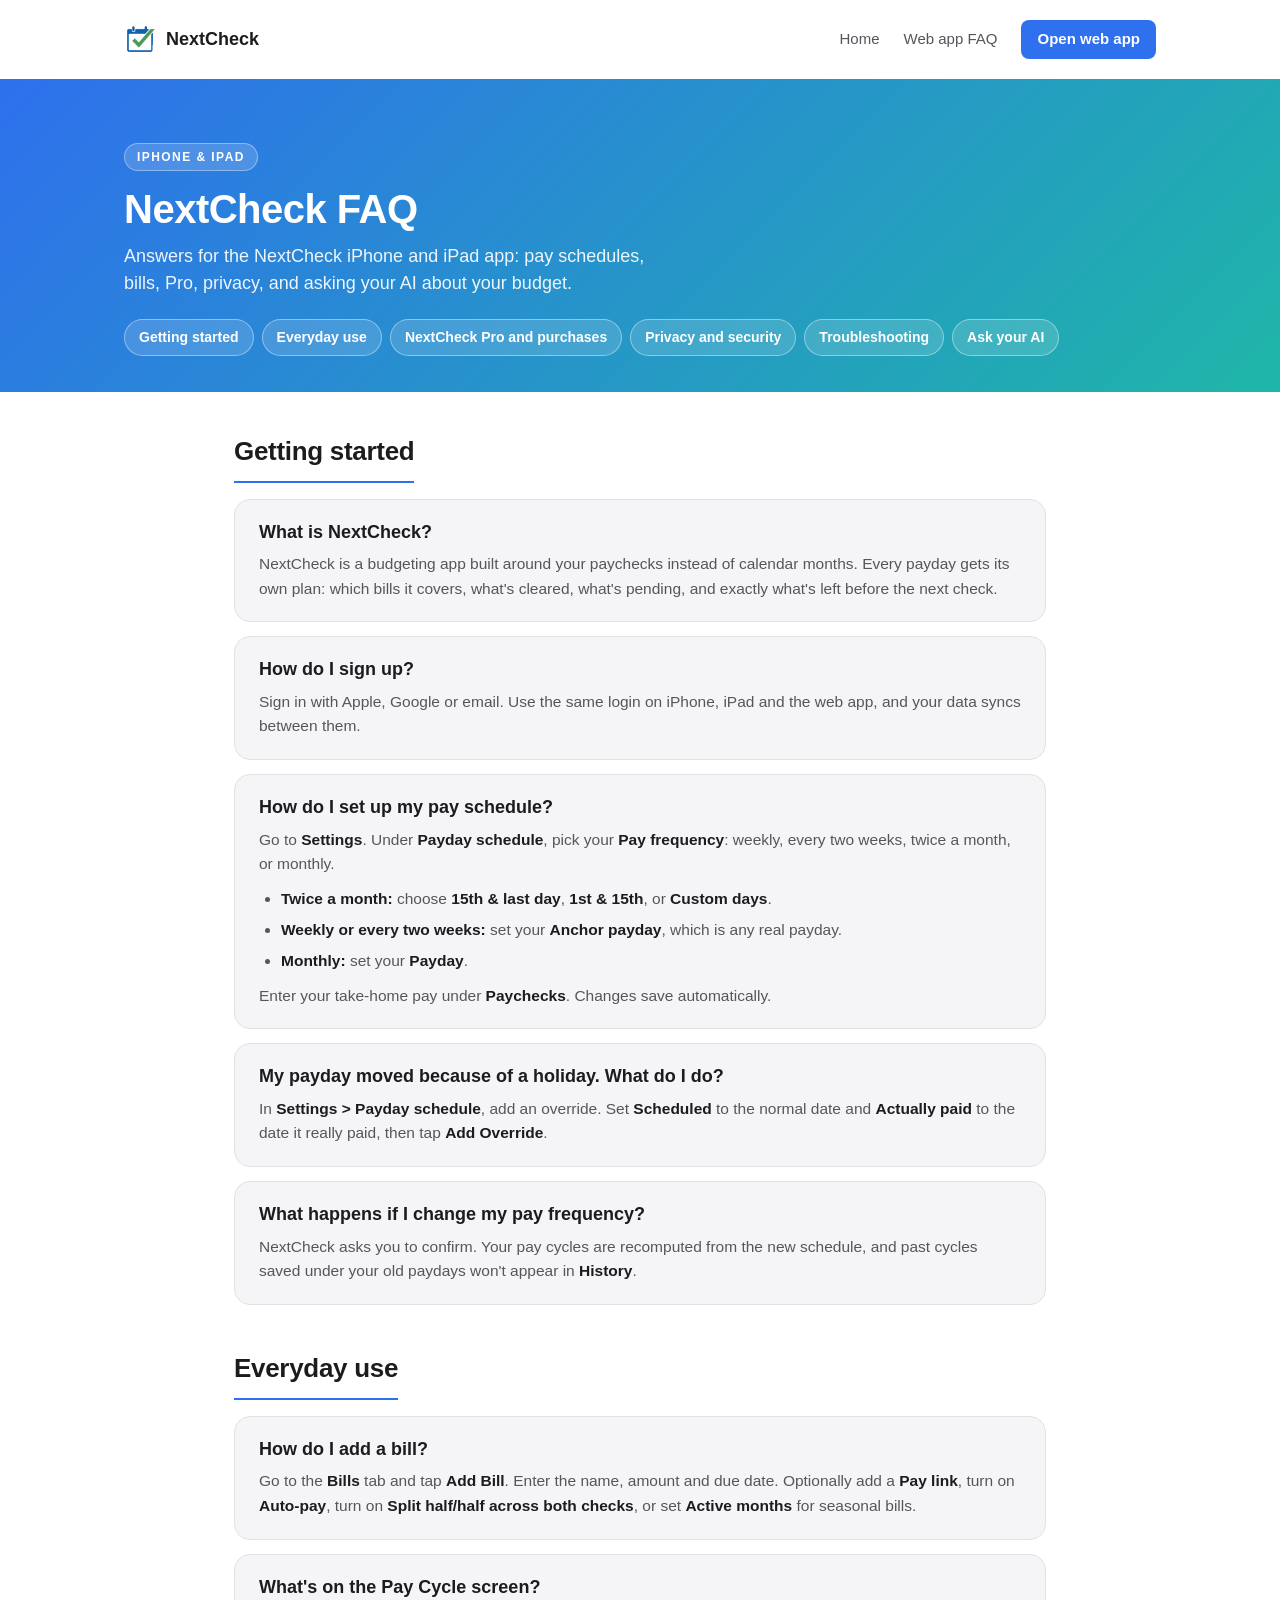
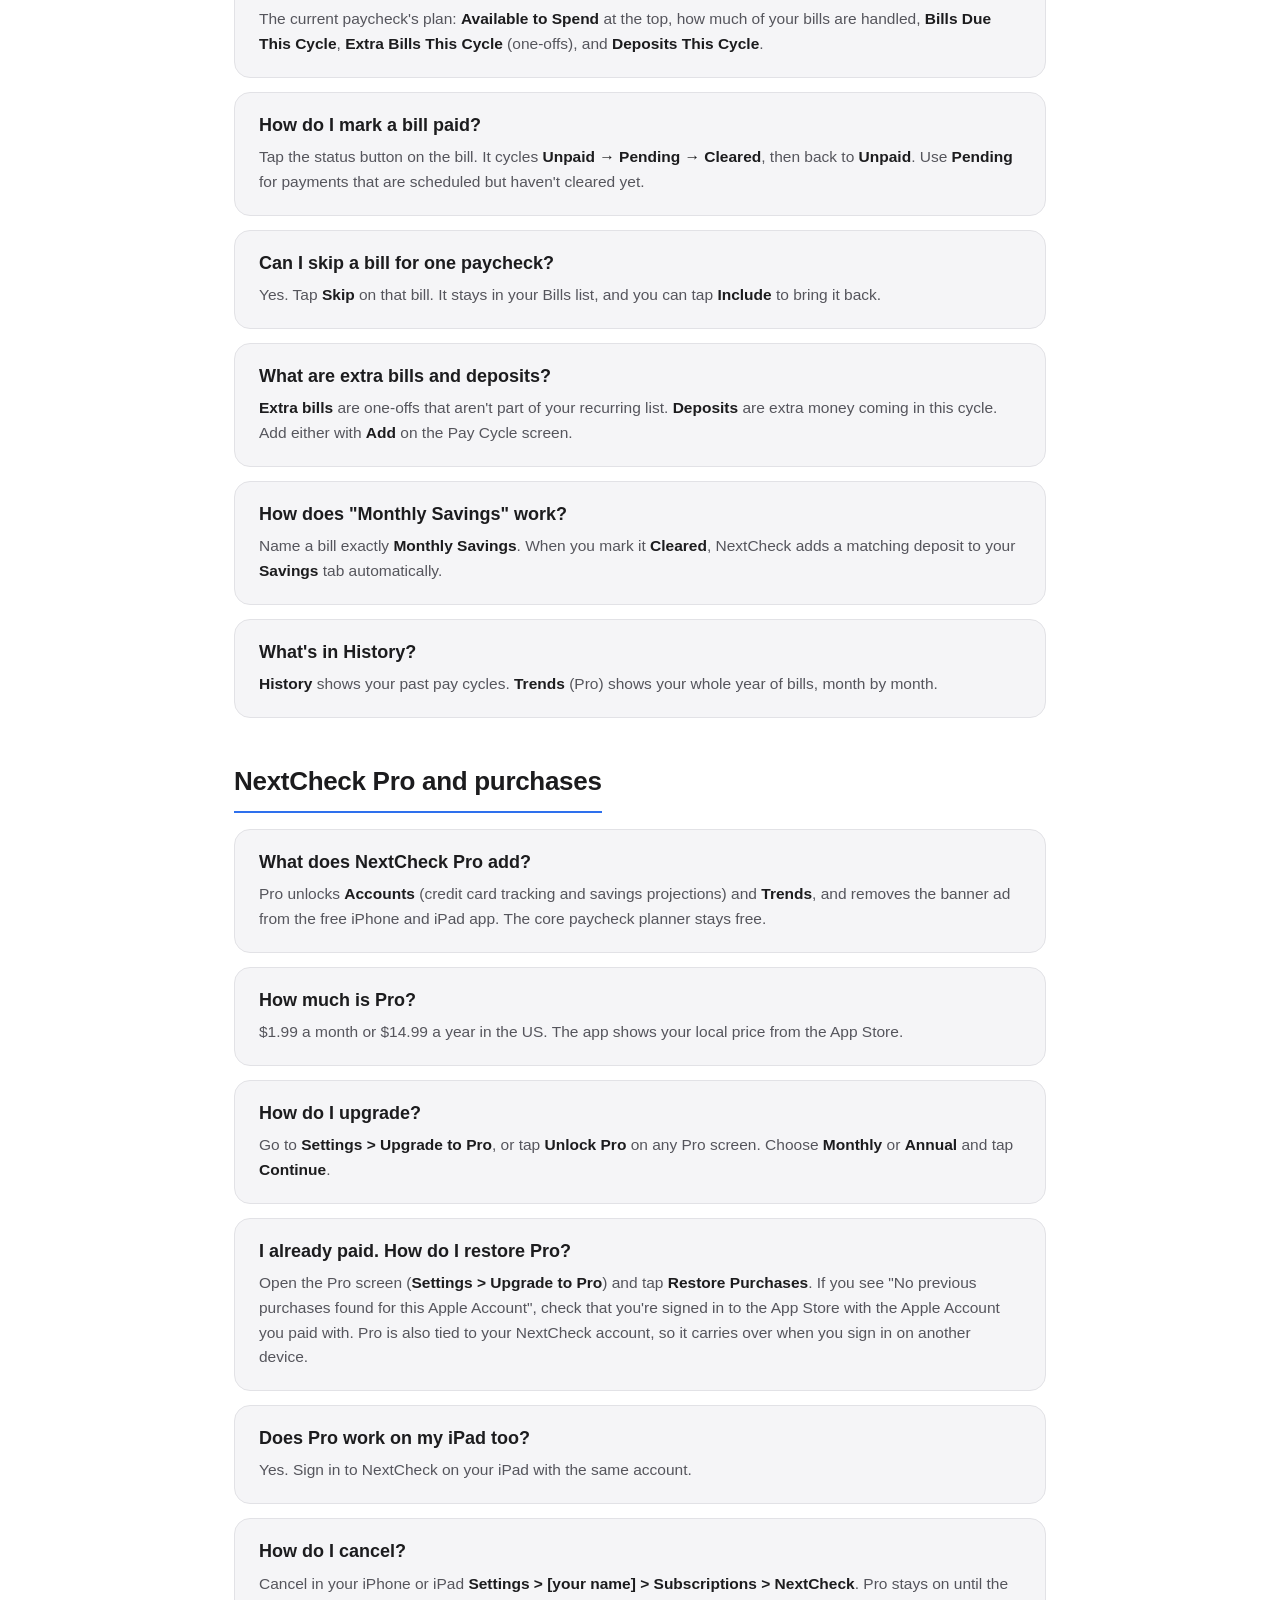
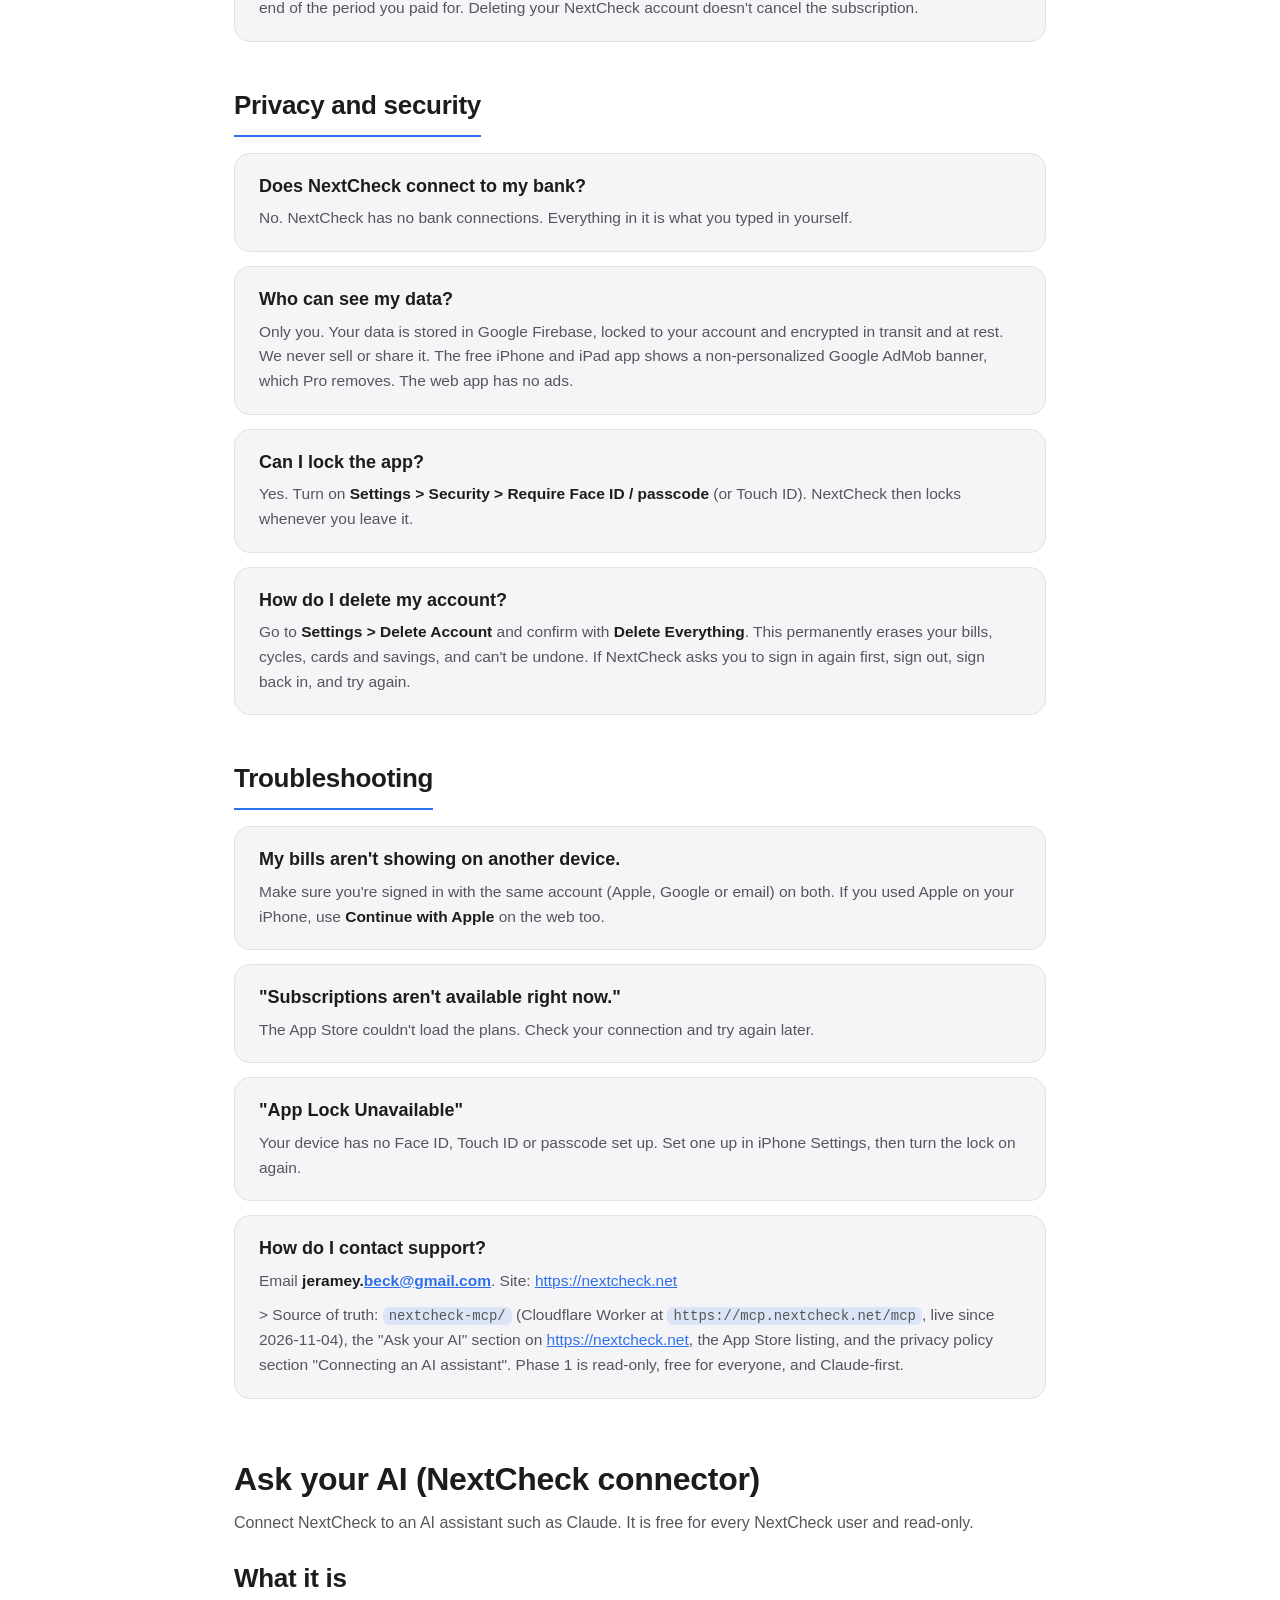
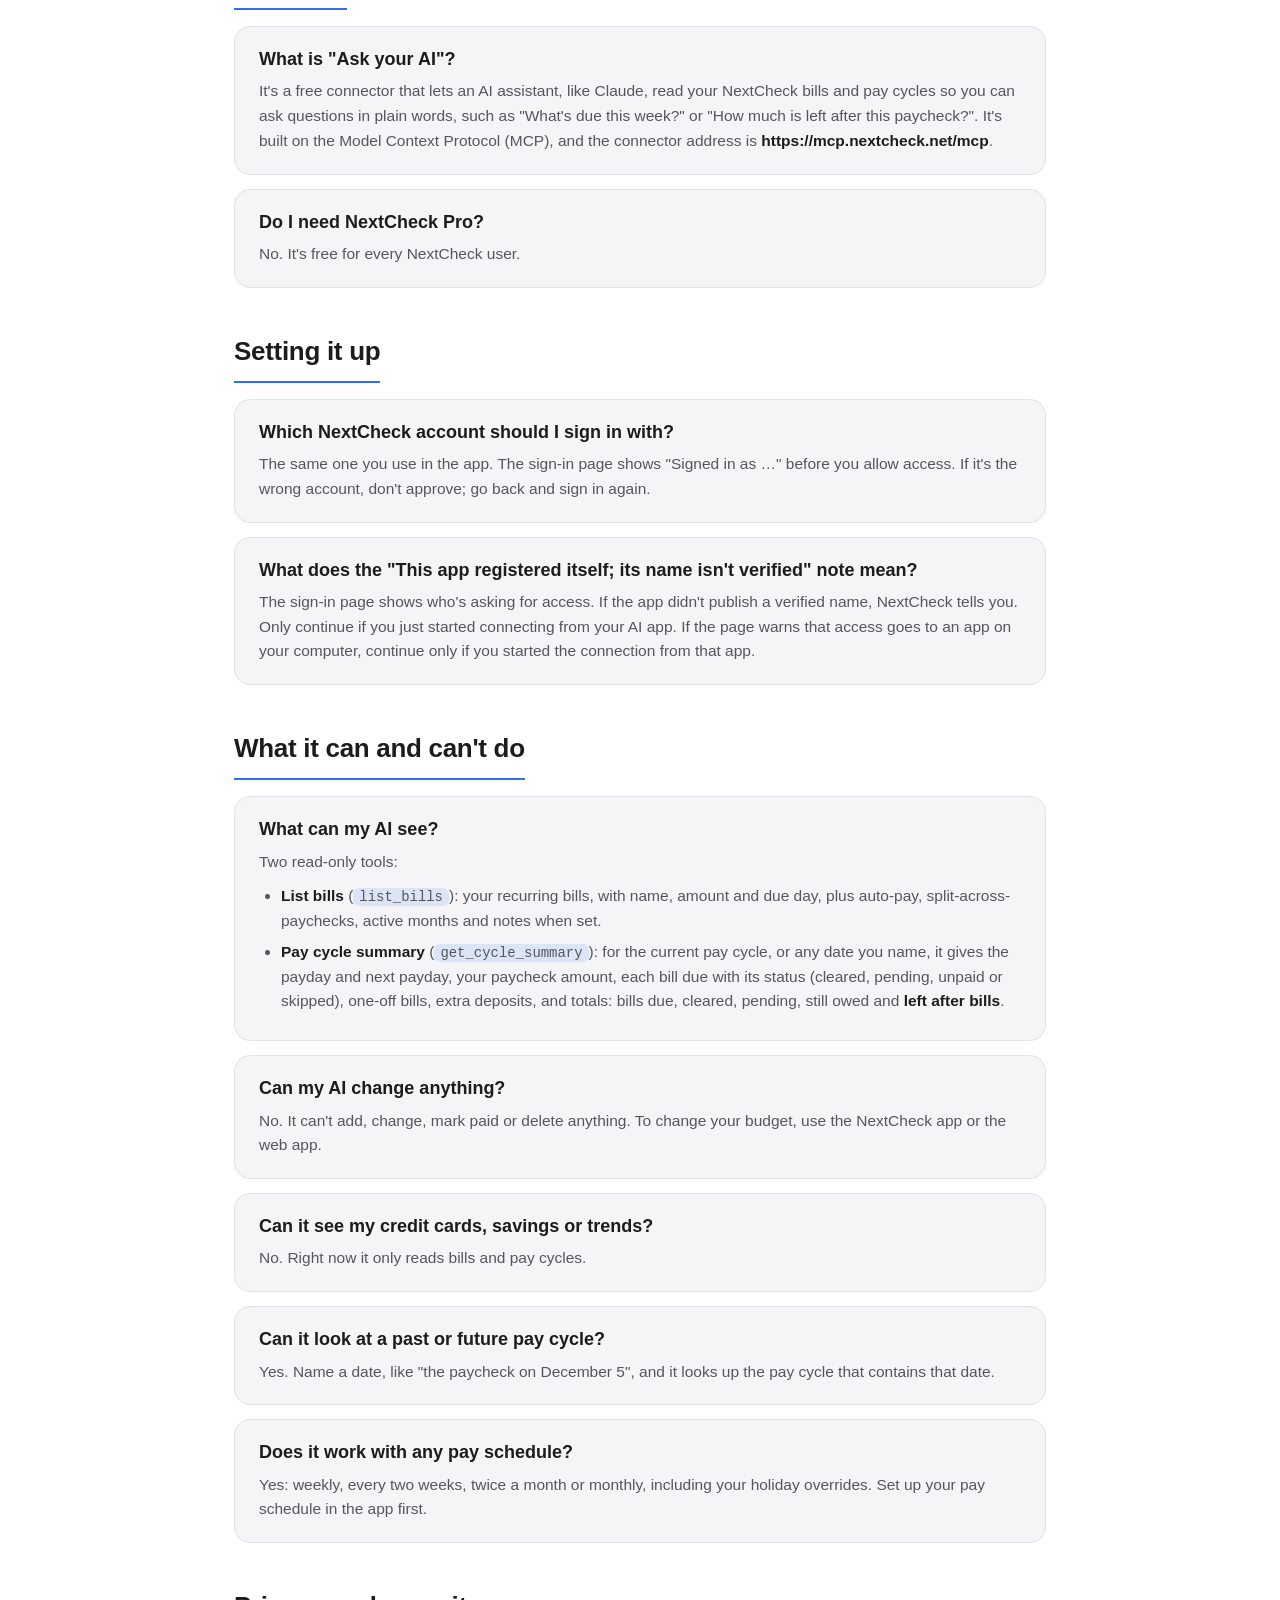
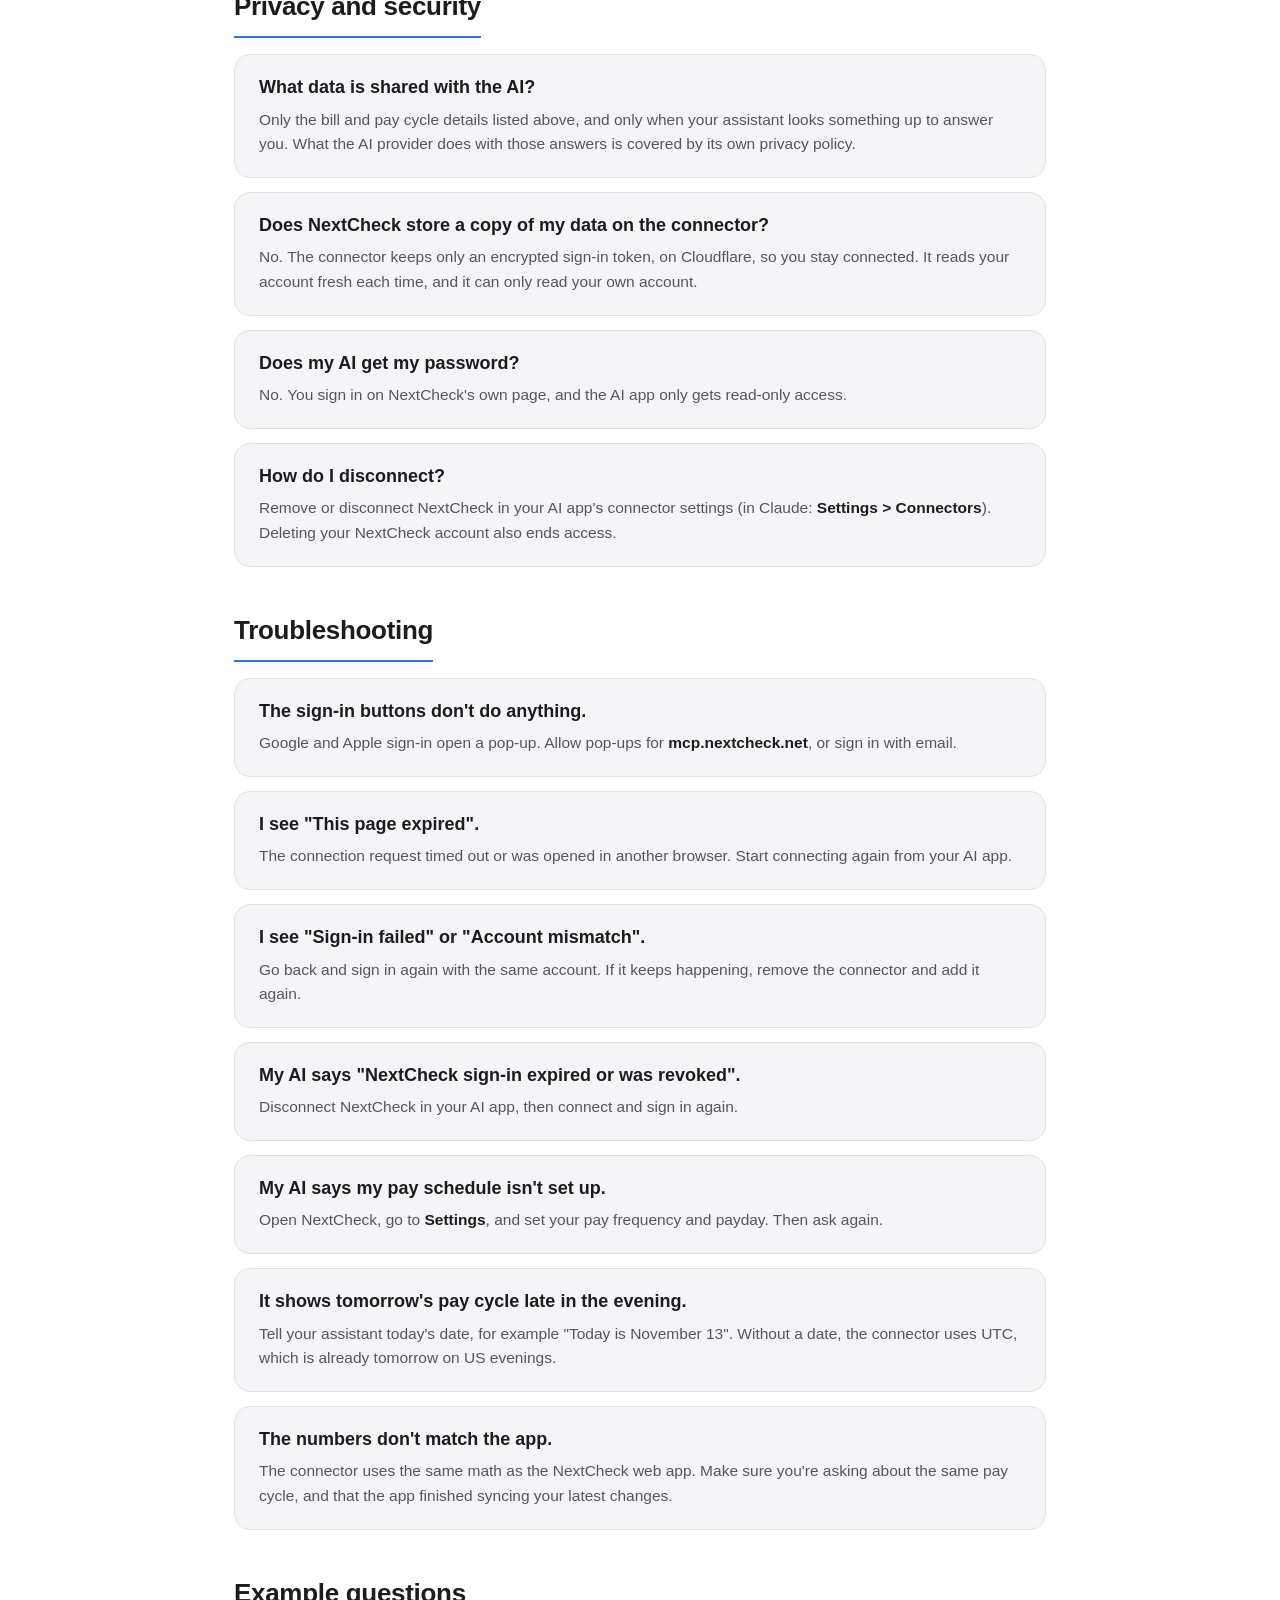
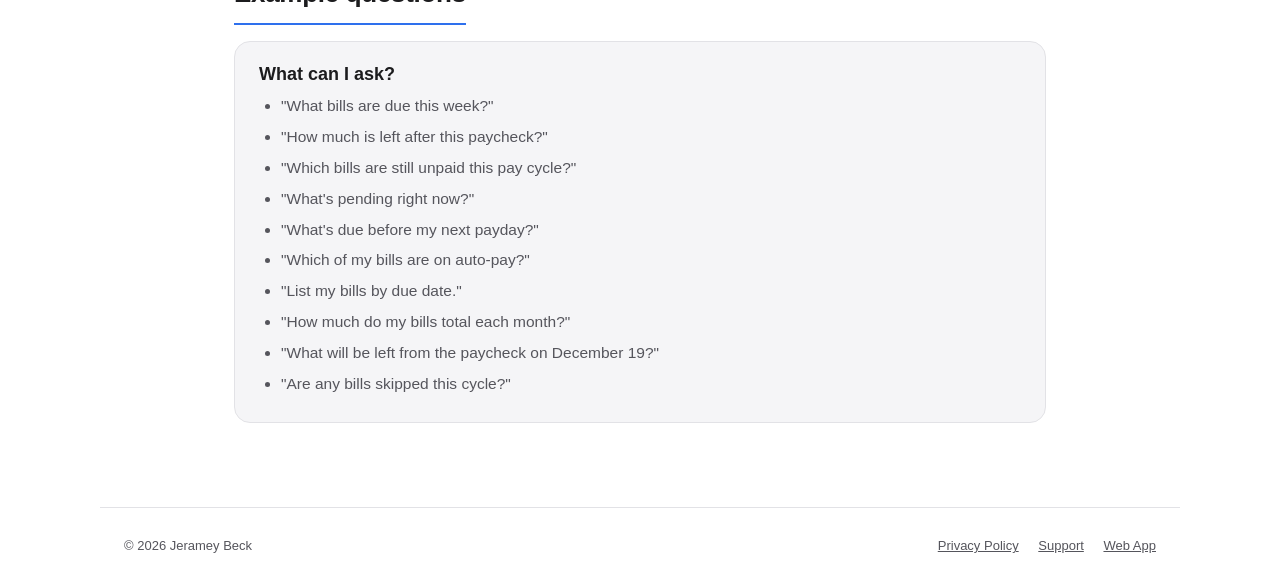
==== faq/index.html @ a35fbbec "Add FAQ pages for NextCheck iPhone/iPad (/faq/) and the web app (/web-faq/)" ====
<!doctype html>
<html lang="en">
<head>
  <meta charset="UTF-8" />
  <meta name="viewport" content="width=device-width, initial-scale=1.0" />
  <title>NextCheck for iPhone and iPad FAQ | NextCheck</title>
  <meta name="description" content="Frequently asked questions about NextCheck for iPhone and iPad: pay schedule, bills, NextCheck Pro, privacy, and the Ask your AI connector." />
  <link rel="canonical" href="https://nextcheck.net/faq/" />
  <meta name="theme-color" content="#2E70ED" />
  <link rel="icon" type="image/png" href="/assets/logo.png" />
  <meta property="og:type" content="website" />
  <meta property="og:site_name" content="NextCheck" />
  <meta property="og:title" content="NextCheck for iPhone and iPad FAQ | NextCheck" />
  <meta property="og:description" content="Frequently asked questions about NextCheck for iPhone and iPad: pay schedule, bills, NextCheck Pro, privacy, and the Ask your AI connector." />
  <meta property="og:url" content="https://nextcheck.net/faq/" />
  <meta property="og:image" content="https://nextcheck.net/assets/og-card.png" />
  <meta name="twitter:card" content="summary_large_image" />
  <link rel="stylesheet" href="/assets/style.css" />
  <style>
    .site-header, .site-footer { padding-left: 24px; padding-right: 24px; }
    .faq-hero { padding-bottom: 0; }
    .faq-hero .wrap { padding-bottom: 36px; }
    .faq-hero h1 { font-size: 40px; line-height: 1.1; margin: 0 0 12px; letter-spacing: -0.5px; }
    .faq-hero p { font-size: 18px; opacity: .92; margin: 0 0 22px; max-width: 56ch; }
    .faq-hero .eyebrow { display:inline-block; font-size:12px; font-weight:700; letter-spacing:.12em; text-transform:uppercase; background:rgba(255,255,255,.16); border:1px solid rgba(255,255,255,.35); padding:4px 12px; border-radius:999px; margin-bottom:16px; }
    .chips { display:flex; flex-wrap:wrap; gap:8px; margin:0; padding:0; list-style:none; }
    .chips a { display:inline-block; padding:7px 14px; border-radius:999px; background:rgba(255,255,255,.14); border:1px solid rgba(255,255,255,.4); color:#fff; text-decoration:none; font-size:14px; font-weight:600; }
    .chips a:hover { background:rgba(255,255,255,.26); }
    .faq-main { padding-top: 40px; padding-bottom: 40px; max-width: 860px; }
    .faq-group { padding: 0; margin: 0 0 44px; scroll-margin-top: 16px; }
    .faq-group > h2 { font-size: 26px; margin: 0 0 16px; padding-bottom: 10px; border-bottom: 2px solid var(--brand-blue); display:inline-block; }
    .part-title { margin: 56px 0 6px; }
    .part-title h2 { font-size: 32px; }
    .part-title p { color: var(--text-secondary); margin: 0 0 24px; }
    .faq-item { border:1px solid var(--border); border-radius:16px; padding:20px 24px; background:var(--bg-soft); margin:0 0 14px; scroll-margin-top: 16px; }
    .faq-item:target { border-color: var(--brand-blue); box-shadow: 0 0 0 3px rgba(46,112,237,.25); }
    .faq-item h3 { margin:0 0 8px; font-size:18px; line-height:1.35; }
    .faq-item h3 a.anchor { color: var(--brand-teal); text-decoration:none; margin-left:8px; opacity:0; font-weight:400; }
    .faq-item h3:hover a.anchor, .faq-item h3 a.anchor:focus { opacity:1; }
    .faq-item p, .faq-item li { color: var(--text-secondary); font-size:15.5px; line-height:1.6; margin:0 0 10px; }
    .faq-item li { margin-bottom:6px; }
    .faq-item > :last-child { margin-bottom:0; }
    .faq-item ul, .faq-item ol { padding-left:22px; margin:0 0 10px; }
    .faq-item strong { color: var(--text); }
    .faq-item code { background: rgba(46,112,237,.12); padding:1px 6px; border-radius:6px; font-size:.9em; word-break: break-word; }
    .faq-item a { overflow-wrap:anywhere; }
    .back-note { color: var(--text-secondary); font-size:14px; margin-top: 8px; }
    @media (max-width: 760px) {
      .site-nav { gap: 14px; }
      .site-nav a:not(.nav-cta) { display: inline; font-size: 14px; }
      .faq-hero h1 { font-size: 30px; }
      .faq-hero p { font-size: 16px; }
      .faq-item { padding: 16px 18px; }
      .brand { font-size: 16px; }
    }
    @media (max-width: 460px) { .site-nav a.hide-sm { display:none; } }
  </style>
</head>
<body>

  <header class="wrap site-header">
    <a class="brand" href="/">
      <img src="/assets/logo.png" alt="" />
      NextCheck
    </a>
    <nav class="site-nav">
      <a class="hide-sm" href="/">Home</a>
      <a href="/web-faq/">Web app FAQ</a>
      <a class="nav-cta" href="https://my.nextcheck.net">Open web app</a>
    </nav>
  </header>

  <div class="hero faq-hero">
    <div class="wrap">
      <span class="eyebrow">iPhone &amp; iPad</span>
      <h1>NextCheck FAQ</h1>
      <p>Answers for the NextCheck iPhone and iPad app: pay schedules, bills, Pro, privacy, and asking your AI about your budget.</p>
      <ul class="chips" aria-label="Jump to a section"><li><a href="#getting-started">Getting started</a></li><li><a href="#everyday-use">Everyday use</a></li><li><a href="#nextcheck-pro-and-purchases">NextCheck Pro and purchases</a></li><li><a href="#privacy-and-security">Privacy and security</a></li><li><a href="#troubleshooting">Troubleshooting</a></li><li><a href="#ai">Ask your AI</a></li></ul>
    </div>
  </div>

  <main class="wrap faq-main">
<div class="faq-group" id="getting-started"><h2>Getting started</h2>
<article class="faq-item" id="what-is-nextcheck"><h3>What is NextCheck?<a class="anchor" href="#what-is-nextcheck" aria-label="Link to this question">#</a></h3>
<p>NextCheck is a budgeting app built around your paychecks instead of calendar months. Every payday gets its own plan: which bills it covers, what's cleared, what's pending, and exactly what's left before the next check.</p>
</article>
<article class="faq-item" id="how-do-i-sign-up"><h3>How do I sign up?<a class="anchor" href="#how-do-i-sign-up" aria-label="Link to this question">#</a></h3>
<p>Sign in with Apple, Google or email. Use the same login on iPhone, iPad and the web app, and your data syncs between them.</p>
</article>
<article class="faq-item" id="how-do-i-set-up-my-pay-schedule"><h3>How do I set up my pay schedule?<a class="anchor" href="#how-do-i-set-up-my-pay-schedule" aria-label="Link to this question">#</a></h3>
<p>Go to <strong>Settings</strong>. Under <strong>Payday schedule</strong>, pick your <strong>Pay frequency</strong>: weekly, every two weeks, twice a month, or monthly.</p>
<ul>
<li><strong>Twice a month:</strong> choose <strong>15th &amp; last day</strong>, <strong>1st &amp; 15th</strong>, or <strong>Custom days</strong>.</li>
<li><strong>Weekly or every two weeks:</strong> set your <strong>Anchor payday</strong>, which is any real payday.</li>
<li><strong>Monthly:</strong> set your <strong>Payday</strong>.</li>
</ul>
<p>Enter your take-home pay under <strong>Paychecks</strong>. Changes save automatically.</p>
</article>
<article class="faq-item" id="my-payday-moved-because-of-a-holiday-what-do-i-do"><h3>My payday moved because of a holiday. What do I do?<a class="anchor" href="#my-payday-moved-because-of-a-holiday-what-do-i-do" aria-label="Link to this question">#</a></h3>
<p>In <strong>Settings &gt; Payday schedule</strong>, add an override. Set <strong>Scheduled</strong> to the normal date and <strong>Actually paid</strong> to the date it really paid, then tap <strong>Add Override</strong>.</p>
</article>
<article class="faq-item" id="what-happens-if-i-change-my-pay-frequency"><h3>What happens if I change my pay frequency?<a class="anchor" href="#what-happens-if-i-change-my-pay-frequency" aria-label="Link to this question">#</a></h3>
<p>NextCheck asks you to confirm. Your pay cycles are recomputed from the new schedule, and past cycles saved under your old paydays won't appear in <strong>History</strong>.</p>
</article></div>
<div class="faq-group" id="everyday-use"><h2>Everyday use</h2>
<article class="faq-item" id="how-do-i-add-a-bill"><h3>How do I add a bill?<a class="anchor" href="#how-do-i-add-a-bill" aria-label="Link to this question">#</a></h3>
<p>Go to the <strong>Bills</strong> tab and tap <strong>Add Bill</strong>. Enter the name, amount and due date. Optionally add a <strong>Pay link</strong>, turn on <strong>Auto-pay</strong>, turn on <strong>Split half/half across both checks</strong>, or set <strong>Active months</strong> for seasonal bills.</p>
</article>
<article class="faq-item" id="whats-on-the-pay-cycle-screen"><h3>What's on the Pay Cycle screen?<a class="anchor" href="#whats-on-the-pay-cycle-screen" aria-label="Link to this question">#</a></h3>
<p>The current paycheck's plan: <strong>Available to Spend</strong> at the top, how much of your bills are handled, <strong>Bills Due This Cycle</strong>, <strong>Extra Bills This Cycle</strong> (one-offs), and <strong>Deposits This Cycle</strong>.</p>
</article>
<article class="faq-item" id="how-do-i-mark-a-bill-paid"><h3>How do I mark a bill paid?<a class="anchor" href="#how-do-i-mark-a-bill-paid" aria-label="Link to this question">#</a></h3>
<p>Tap the status button on the bill. It cycles <strong>Unpaid → Pending → Cleared</strong>, then back to <strong>Unpaid</strong>. Use <strong>Pending</strong> for payments that are scheduled but haven't cleared yet.</p>
</article>
<article class="faq-item" id="can-i-skip-a-bill-for-one-paycheck"><h3>Can I skip a bill for one paycheck?<a class="anchor" href="#can-i-skip-a-bill-for-one-paycheck" aria-label="Link to this question">#</a></h3>
<p>Yes. Tap <strong>Skip</strong> on that bill. It stays in your Bills list, and you can tap <strong>Include</strong> to bring it back.</p>
</article>
<article class="faq-item" id="what-are-extra-bills-and-deposits"><h3>What are extra bills and deposits?<a class="anchor" href="#what-are-extra-bills-and-deposits" aria-label="Link to this question">#</a></h3>
<p><strong>Extra bills</strong> are one-offs that aren't part of your recurring list. <strong>Deposits</strong> are extra money coming in this cycle. Add either with <strong>Add</strong> on the Pay Cycle screen.</p>
</article>
<article class="faq-item" id="how-does-monthly-savings-work"><h3>How does "Monthly Savings" work?<a class="anchor" href="#how-does-monthly-savings-work" aria-label="Link to this question">#</a></h3>
<p>Name a bill exactly <strong>Monthly Savings</strong>. When you mark it <strong>Cleared</strong>, NextCheck adds a matching deposit to your <strong>Savings</strong> tab automatically.</p>
</article>
<article class="faq-item" id="whats-in-history"><h3>What's in History?<a class="anchor" href="#whats-in-history" aria-label="Link to this question">#</a></h3>
<p><strong>History</strong> shows your past pay cycles. <strong>Trends</strong> (Pro) shows your whole year of bills, month by month.</p>
</article></div>
<div class="faq-group" id="nextcheck-pro-and-purchases"><h2>NextCheck Pro and purchases</h2>
<article class="faq-item" id="what-does-nextcheck-pro-add"><h3>What does NextCheck Pro add?<a class="anchor" href="#what-does-nextcheck-pro-add" aria-label="Link to this question">#</a></h3>
<p>Pro unlocks <strong>Accounts</strong> (credit card tracking and savings projections) and <strong>Trends</strong>, and removes the banner ad from the free iPhone and iPad app. The core paycheck planner stays free.</p>
</article>
<article class="faq-item" id="how-much-is-pro"><h3>How much is Pro?<a class="anchor" href="#how-much-is-pro" aria-label="Link to this question">#</a></h3>
<p>$1.99 a month or $14.99 a year in the US. The app shows your local price from the App Store.</p>
</article>
<article class="faq-item" id="how-do-i-upgrade"><h3>How do I upgrade?<a class="anchor" href="#how-do-i-upgrade" aria-label="Link to this question">#</a></h3>
<p>Go to <strong>Settings &gt; Upgrade to Pro</strong>, or tap <strong>Unlock Pro</strong> on any Pro screen. Choose <strong>Monthly</strong> or <strong>Annual</strong> and tap <strong>Continue</strong>.</p>
</article>
<article class="faq-item" id="i-already-paid-how-do-i-restore-pro"><h3>I already paid. How do I restore Pro?<a class="anchor" href="#i-already-paid-how-do-i-restore-pro" aria-label="Link to this question">#</a></h3>
<p>Open the Pro screen (<strong>Settings &gt; Upgrade to Pro</strong>) and tap <strong>Restore Purchases</strong>. If you see "No previous purchases found for this Apple Account", check that you're signed in to the App Store with the Apple Account you paid with. Pro is also tied to your NextCheck account, so it carries over when you sign in on another device.</p>
</article>
<article class="faq-item" id="does-pro-work-on-my-ipad-too"><h3>Does Pro work on my iPad too?<a class="anchor" href="#does-pro-work-on-my-ipad-too" aria-label="Link to this question">#</a></h3>
<p>Yes. Sign in to NextCheck on your iPad with the same account.</p>
</article>
<article class="faq-item" id="how-do-i-cancel"><h3>How do I cancel?<a class="anchor" href="#how-do-i-cancel" aria-label="Link to this question">#</a></h3>
<p>Cancel in your iPhone or iPad <strong>Settings &gt; [your name] &gt; Subscriptions &gt; NextCheck</strong>. Pro stays on until the end of the period you paid for. Deleting your NextCheck account doesn't cancel the subscription.</p>
</article></div>
<div class="faq-group" id="privacy-and-security"><h2>Privacy and security</h2>
<article class="faq-item" id="does-nextcheck-connect-to-my-bank"><h3>Does NextCheck connect to my bank?<a class="anchor" href="#does-nextcheck-connect-to-my-bank" aria-label="Link to this question">#</a></h3>
<p>No. NextCheck has no bank connections. Everything in it is what you typed in yourself.</p>
</article>
<article class="faq-item" id="who-can-see-my-data"><h3>Who can see my data?<a class="anchor" href="#who-can-see-my-data" aria-label="Link to this question">#</a></h3>
<p>Only you. Your data is stored in Google Firebase, locked to your account and encrypted in transit and at rest. We never sell or share it. The free iPhone and iPad app shows a non-personalized Google AdMob banner, which Pro removes. The web app has no ads.</p>
</article>
<article class="faq-item" id="can-i-lock-the-app"><h3>Can I lock the app?<a class="anchor" href="#can-i-lock-the-app" aria-label="Link to this question">#</a></h3>
<p>Yes. Turn on <strong>Settings &gt; Security &gt; Require Face ID / passcode</strong> (or Touch ID). NextCheck then locks whenever you leave it.</p>
</article>
<article class="faq-item" id="how-do-i-delete-my-account"><h3>How do I delete my account?<a class="anchor" href="#how-do-i-delete-my-account" aria-label="Link to this question">#</a></h3>
<p>Go to <strong>Settings &gt; Delete Account</strong> and confirm with <strong>Delete Everything</strong>. This permanently erases your bills, cycles, cards and savings, and can't be undone. If NextCheck asks you to sign in again first, sign out, sign back in, and try again.</p>
</article></div>
<div class="faq-group" id="troubleshooting"><h2>Troubleshooting</h2>
<article class="faq-item" id="my-bills-arent-showing-on-another-device"><h3>My bills aren't showing on another device.<a class="anchor" href="#my-bills-arent-showing-on-another-device" aria-label="Link to this question">#</a></h3>
<p>Make sure you're signed in with the same account (Apple, Google or email) on both. If you used Apple on your iPhone, use <strong>Continue with Apple</strong> on the web too.</p>
</article>
<article class="faq-item" id="subscriptions-arent-available-right-now"><h3>"Subscriptions aren't available right now."<a class="anchor" href="#subscriptions-arent-available-right-now" aria-label="Link to this question">#</a></h3>
<p>The App Store couldn't load the plans. Check your connection and try again later.</p>
</article>
<article class="faq-item" id="app-lock-unavailable"><h3>"App Lock Unavailable"<a class="anchor" href="#app-lock-unavailable" aria-label="Link to this question">#</a></h3>
<p>Your device has no Face ID, Touch ID or passcode set up. Set one up in iPhone Settings, then turn the lock on again.</p>
</article>
<article class="faq-item" id="how-do-i-contact-support"><h3>How do I contact support?<a class="anchor" href="#how-do-i-contact-support" aria-label="Link to this question">#</a></h3>
<p>Email <strong>jeramey.<a href="mailto:beck@gmail.com">beck@gmail.com</a></strong>. Site: <a href="https://nextcheck.net">https://nextcheck.net</a></p>
<p>&gt; Source of truth: <code>nextcheck-mcp/</code> (Cloudflare Worker at <code>https://mcp.nextcheck.net/mcp</code>, live since 2026-11-04), the "Ask your AI" section on <a href="https://nextcheck.net">https://nextcheck.net</a>, the App Store listing, and the privacy policy section "Connecting an AI assistant". Phase 1 is read-only, free for everyone, and Claude-first.</p>
</article></div>
<div class="part-title" id="ai"><h2>Ask your AI (NextCheck connector)</h2><p>Connect NextCheck to an AI assistant such as Claude. It is free for every NextCheck user and read-only.</p></div>
<div class="faq-group" id="ai-what-it-is"><h2>What it is</h2>
<article class="faq-item" id="what-is-ask-your-ai"><h3>What is "Ask your AI"?<a class="anchor" href="#what-is-ask-your-ai" aria-label="Link to this question">#</a></h3>
<p>It's a free connector that lets an AI assistant, like Claude, read your NextCheck bills and pay cycles so you can ask questions in plain words, such as "What's due this week?" or "How much is left after this paycheck?". It's built on the Model Context Protocol (MCP), and the connector address is <strong>https://mcp.nextcheck.net/mcp</strong>.</p>
</article>
<article class="faq-item" id="do-i-need-nextcheck-pro"><h3>Do I need NextCheck Pro?<a class="anchor" href="#do-i-need-nextcheck-pro" aria-label="Link to this question">#</a></h3>
<p>No. It's free for every NextCheck user.</p>
</article></div>
<div class="faq-group" id="ai-setting-it-up"><h2>Setting it up</h2>
<article class="faq-item" id="which-nextcheck-account-should-i-sign-in-with"><h3>Which NextCheck account should I sign in with?<a class="anchor" href="#which-nextcheck-account-should-i-sign-in-with" aria-label="Link to this question">#</a></h3>
<p>The same one you use in the app. The sign-in page shows "Signed in as …" before you allow access. If it's the wrong account, don't approve; go back and sign in again.</p>
</article>
<article class="faq-item" id="what-does-the-this-app-registered-itself-its-name-isnt-verified-note-m"><h3>What does the "This app registered itself; its name isn't verified" note mean?<a class="anchor" href="#what-does-the-this-app-registered-itself-its-name-isnt-verified-note-m" aria-label="Link to this question">#</a></h3>
<p>The sign-in page shows who's asking for access. If the app didn't publish a verified name, NextCheck tells you. Only continue if you just started connecting from your AI app. If the page warns that access goes to an app on your computer, continue only if you started the connection from that app.</p>
</article></div>
<div class="faq-group" id="ai-what-it-can-and-cant-do"><h2>What it can and can't do</h2>
<article class="faq-item" id="what-can-my-ai-see"><h3>What can my AI see?<a class="anchor" href="#what-can-my-ai-see" aria-label="Link to this question">#</a></h3>
<p>Two read-only tools:</p>
<ul>
<li><strong>List bills</strong> (<code>list_bills</code>): your recurring bills, with name, amount and due day, plus auto-pay, split-across-paychecks, active months and notes when set.</li>
<li><strong>Pay cycle summary</strong> (<code>get_cycle_summary</code>): for the current pay cycle, or any date you name, it gives the payday and next payday, your paycheck amount, each bill due with its status (cleared, pending, unpaid or skipped), one-off bills, extra deposits, and totals: bills due, cleared, pending, still owed and <strong>left after bills</strong>.</li>
</ul>
</article>
<article class="faq-item" id="can-my-ai-change-anything"><h3>Can my AI change anything?<a class="anchor" href="#can-my-ai-change-anything" aria-label="Link to this question">#</a></h3>
<p>No. It can't add, change, mark paid or delete anything. To change your budget, use the NextCheck app or the web app.</p>
</article>
<article class="faq-item" id="can-it-see-my-credit-cards-savings-or-trends"><h3>Can it see my credit cards, savings or trends?<a class="anchor" href="#can-it-see-my-credit-cards-savings-or-trends" aria-label="Link to this question">#</a></h3>
<p>No. Right now it only reads bills and pay cycles.</p>
</article>
<article class="faq-item" id="can-it-look-at-a-past-or-future-pay-cycle"><h3>Can it look at a past or future pay cycle?<a class="anchor" href="#can-it-look-at-a-past-or-future-pay-cycle" aria-label="Link to this question">#</a></h3>
<p>Yes. Name a date, like "the paycheck on December 5", and it looks up the pay cycle that contains that date.</p>
</article>
<article class="faq-item" id="does-it-work-with-any-pay-schedule"><h3>Does it work with any pay schedule?<a class="anchor" href="#does-it-work-with-any-pay-schedule" aria-label="Link to this question">#</a></h3>
<p>Yes: weekly, every two weeks, twice a month or monthly, including your holiday overrides. Set up your pay schedule in the app first.</p>
</article></div>
<div class="faq-group" id="ai-privacy-and-security"><h2>Privacy and security</h2>
<article class="faq-item" id="what-data-is-shared-with-the-ai"><h3>What data is shared with the AI?<a class="anchor" href="#what-data-is-shared-with-the-ai" aria-label="Link to this question">#</a></h3>
<p>Only the bill and pay cycle details listed above, and only when your assistant looks something up to answer you. What the AI provider does with those answers is covered by its own privacy policy.</p>
</article>
<article class="faq-item" id="does-nextcheck-store-a-copy-of-my-data-on-the-connector"><h3>Does NextCheck store a copy of my data on the connector?<a class="anchor" href="#does-nextcheck-store-a-copy-of-my-data-on-the-connector" aria-label="Link to this question">#</a></h3>
<p>No. The connector keeps only an encrypted sign-in token, on Cloudflare, so you stay connected. It reads your account fresh each time, and it can only read your own account.</p>
</article>
<article class="faq-item" id="does-my-ai-get-my-password"><h3>Does my AI get my password?<a class="anchor" href="#does-my-ai-get-my-password" aria-label="Link to this question">#</a></h3>
<p>No. You sign in on NextCheck's own page, and the AI app only gets read-only access.</p>
</article>
<article class="faq-item" id="how-do-i-disconnect"><h3>How do I disconnect?<a class="anchor" href="#how-do-i-disconnect" aria-label="Link to this question">#</a></h3>
<p>Remove or disconnect NextCheck in your AI app's connector settings (in Claude: <strong>Settings &gt; Connectors</strong>). Deleting your NextCheck account also ends access.</p>
</article></div>
<div class="faq-group" id="ai-troubleshooting"><h2>Troubleshooting</h2>
<article class="faq-item" id="the-sign-in-buttons-dont-do-anything"><h3>The sign-in buttons don't do anything.<a class="anchor" href="#the-sign-in-buttons-dont-do-anything" aria-label="Link to this question">#</a></h3>
<p>Google and Apple sign-in open a pop-up. Allow pop-ups for <strong>mcp.nextcheck.net</strong>, or sign in with email.</p>
</article>
<article class="faq-item" id="i-see-this-page-expired"><h3>I see "This page expired".<a class="anchor" href="#i-see-this-page-expired" aria-label="Link to this question">#</a></h3>
<p>The connection request timed out or was opened in another browser. Start connecting again from your AI app.</p>
</article>
<article class="faq-item" id="i-see-sign-in-failed-or-account-mismatch"><h3>I see "Sign-in failed" or "Account mismatch".<a class="anchor" href="#i-see-sign-in-failed-or-account-mismatch" aria-label="Link to this question">#</a></h3>
<p>Go back and sign in again with the same account. If it keeps happening, remove the connector and add it again.</p>
</article>
<article class="faq-item" id="my-ai-says-nextcheck-sign-in-expired-or-was-revoked"><h3>My AI says "NextCheck sign-in expired or was revoked".<a class="anchor" href="#my-ai-says-nextcheck-sign-in-expired-or-was-revoked" aria-label="Link to this question">#</a></h3>
<p>Disconnect NextCheck in your AI app, then connect and sign in again.</p>
</article>
<article class="faq-item" id="my-ai-says-my-pay-schedule-isnt-set-up"><h3>My AI says my pay schedule isn't set up.<a class="anchor" href="#my-ai-says-my-pay-schedule-isnt-set-up" aria-label="Link to this question">#</a></h3>
<p>Open NextCheck, go to <strong>Settings</strong>, and set your pay frequency and payday. Then ask again.</p>
</article>
<article class="faq-item" id="it-shows-tomorrows-pay-cycle-late-in-the-evening"><h3>It shows tomorrow's pay cycle late in the evening.<a class="anchor" href="#it-shows-tomorrows-pay-cycle-late-in-the-evening" aria-label="Link to this question">#</a></h3>
<p>Tell your assistant today's date, for example "Today is November 13". Without a date, the connector uses UTC, which is already tomorrow on US evenings.</p>
</article>
<article class="faq-item" id="the-numbers-dont-match-the-app"><h3>The numbers don't match the app.<a class="anchor" href="#the-numbers-dont-match-the-app" aria-label="Link to this question">#</a></h3>
<p>The connector uses the same math as the NextCheck web app. Make sure you're asking about the same pay cycle, and that the app finished syncing your latest changes.</p>
</article></div>
<div class="faq-group" id="ai-example-questions"><h2>Example questions</h2>
<article class="faq-item" id="what-can-i-ask"><h3>What can I ask?<a class="anchor" href="#what-can-i-ask" aria-label="Link to this question">#</a></h3>
<ul>
<li>"What bills are due this week?"</li>
<li>"How much is left after this paycheck?"</li>
<li>"Which bills are still unpaid this pay cycle?"</li>
<li>"What's pending right now?"</li>
<li>"What's due before my next payday?"</li>
<li>"Which of my bills are on auto-pay?"</li>
<li>"List my bills by due date."</li>
<li>"How much do my bills total each month?"</li>
<li>"What will be left from the paycheck on December 19?"</li>
<li>"Are any bills skipped this cycle?"</li>
</ul>
</article></div>
  </main>

  <footer class="wrap site-footer">
    <span>&copy; 2026 Jeramey Beck</span>
    <div>
      <a href="/privacy-policy.html">Privacy Policy</a>
      <a href="/#support">Support</a>
      <a href="https://my.nextcheck.net">Web App</a>
    </div>
  </footer>

</body>
</html>
---- assets/style.css ----
:root {
  --brand-blue: #2e70ed;
  --brand-teal: #1fb6a8;
  --brand-green: #459e4f;
  --text: #1c1c1e;
  --text-secondary: #55555c;
  --bg: #ffffff;
  --bg-soft: #f5f5f7;
  --border: #e2e2e6;

  font: 16px/1.5 -apple-system, BlinkMacSystemFont, "Segoe UI", Roboto, sans-serif;
  color-scheme: light dark;
  color: var(--text);
  background: var(--bg);
  -webkit-font-smoothing: antialiased;
}

@media (prefers-color-scheme: dark) {
  :root {
    --text: #f2f2f7;
    --text-secondary: #a9a9b0;
    --bg: #0d0d10;
    --bg-soft: #17171a;
    --border: #2e2e33;
  }
}

* {
  box-sizing: border-box;
}
body {
  margin: 0;
}
a {
  color: var(--brand-blue);
}
img {
  max-width: 100%;
  display: block;
}

.wrap {
  max-width: 1080px;
  margin: 0 auto;
  padding: 0 24px;
}

/* Header */
.site-header {
  display: flex;
  align-items: center;
  justify-content: space-between;
  padding: 20px 0;
}
.brand {
  display: flex;
  align-items: center;
  gap: 10px;
  text-decoration: none;
  color: var(--text);
  font-weight: 700;
  font-size: 18px;
}
.brand img {
  width: 32px;
  height: 32px;
  border-radius: 8px;
}
.site-nav {
  display: flex;
  gap: 24px;
  align-items: center;
}
.site-nav a {
  color: var(--text-secondary);
  text-decoration: none;
  font-size: 15px;
}
.site-nav a:hover {
  color: var(--text);
}
.nav-cta {
  background: var(--brand-blue);
  color: white !important;
  padding: 8px 16px;
  border-radius: 8px;
  font-weight: 600;
}

/* Hero */
.hero {
  background: linear-gradient(135deg, var(--brand-blue), var(--brand-teal));
  color: white;
  padding: 64px 0 0;
  overflow: hidden;
}
.hero-inner {
  display: grid;
  grid-template-columns: 1.1fr 0.9fr;
  gap: 32px;
  align-items: end;
}
.hero h1 {
  font-size: 44px;
  line-height: 1.1;
  margin: 0 0 16px;
  letter-spacing: -0.5px;
}
.hero p {
  font-size: 18px;
  opacity: 0.92;
  margin: 0 0 28px;
  max-width: 46ch;
}
.hero-ctas {
  display: flex;
  gap: 12px;
  flex-wrap: wrap;
  margin-bottom: 56px;
}
.btn {
  display: inline-flex;
  align-items: center;
  gap: 8px;
  padding: 13px 22px;
  border-radius: 10px;
  font-weight: 600;
  font-size: 15px;
  text-decoration: none;
  border: none;
  cursor: pointer;
}
.btn-primary {
  background: white;
  color: var(--brand-blue);
}
.btn-ghost {
  background: rgba(255, 255, 255, 0.14);
  color: white;
  border: 1px solid rgba(255, 255, 255, 0.4);
}
.hero-shot {
  justify-self: center;
  filter: drop-shadow(0 24px 40px rgba(0, 0, 0, 0.25));
}
.hero-shot img {
  width: 240px;
  border-radius: 28px;
}

/* Sections */
section {
  padding: 72px 0;
}
h2 {
  font-size: 30px;
  margin: 0 0 8px;
  letter-spacing: -0.3px;
}
.section-lede {
  color: var(--text-secondary);
  font-size: 17px;
  margin: 0 0 40px;
  max-width: 60ch;
}

.feature-grid {
  display: grid;
  grid-template-columns: repeat(auto-fit, minmax(220px, 1fr));
  gap: 24px;
}
.feature-card {
  border: 1px solid var(--border);
  border-radius: 16px;
  padding: 24px;
  background: var(--bg-soft);
}
.feature-card .icon {
  font-size: 26px;
  margin-bottom: 12px;
  display: block;
}
.feature-card h3 {
  margin: 0 0 8px;
  font-size: 17px;
}
.feature-card p {
  margin: 0;
  color: var(--text-secondary);
  font-size: 14px;
  line-height: 1.5;
}
.feature-card.pro {
  border-color: var(--brand-green);
}
.pro-badge {
  display: inline-block;
  background: var(--brand-green);
  color: white;
  font-size: 11px;
  font-weight: 700;
  padding: 2px 8px;
  border-radius: 999px;
  margin-bottom: 10px;
  letter-spacing: 0.4px;
}

.shots {
  display: flex;
  gap: 20px;
  overflow-x: auto;
  padding-bottom: 8px;
}
.shots img {
  width: 200px;
  border-radius: 18px;
  border: 1px solid var(--border);
  flex-shrink: 0;
}

/* Pricing */
.pricing-grid {
  display: grid;
  grid-template-columns: repeat(auto-fit, minmax(260px, 1fr));
  gap: 24px;
}
.price-card {
  border: 1px solid var(--border);
  border-radius: 18px;
  padding: 32px;
}
.price-card.highlight {
  border-color: var(--brand-blue);
  background: var(--bg-soft);
}
.price-card h3 {
  margin: 0 0 4px;
  font-size: 20px;
}
.price {
  font-size: 34px;
  font-weight: 700;
  margin: 12px 0 20px;
}
.price span {
  font-size: 15px;
  font-weight: 400;
  color: var(--text-secondary);
}
.price-card ul {
  margin: 0;
  padding: 0 0 0 18px;
  color: var(--text-secondary);
  font-size: 14px;
  line-height: 1.9;
}

/* Support */
.support-box {
  border: 1px solid var(--border);
  border-radius: 16px;
  padding: 32px;
  background: var(--bg-soft);
  display: grid;
  grid-template-columns: repeat(auto-fit, minmax(220px, 1fr));
  gap: 24px;
}
.support-box h3 {
  margin: 0 0 8px;
  font-size: 16px;
}
.support-box p {
  margin: 0;
  color: var(--text-secondary);
  font-size: 14px;
  line-height: 1.6;
}

/* Footer */
.site-footer {
  border-top: 1px solid var(--border);
  padding: 28px 0;
  color: var(--text-secondary);
  font-size: 13px;
  display: flex;
  justify-content: space-between;
  flex-wrap: wrap;
  gap: 12px;
}
.site-footer a {
  color: var(--text-secondary);
  margin-left: 16px;
}
.site-footer a:first-child {
  margin-left: 0;
}

/* Legal page */
.legal {
  max-width: 720px;
  margin: 0 auto;
  padding: 48px 24px 80px;
}
.legal h1 {
  font-size: 32px;
  margin-bottom: 4px;
}
.legal .effective-date {
  color: var(--text-secondary);
  font-size: 14px;
  margin-bottom: 32px;
}
.legal h2 {
  font-size: 20px;
  margin-top: 36px;
}
.legal p,
.legal li {
  color: var(--text-secondary);
  line-height: 1.7;
}
.legal ul {
  padding-left: 20px;
}

@media (max-width: 760px) {
  .hero-inner {
    grid-template-columns: 1fr;
  }
  .hero-shot {
    justify-self: start;
  }
  .hero h1 {
    font-size: 32px;
  }
  .site-nav a:not(.nav-cta) {
    display: none;
  }
}
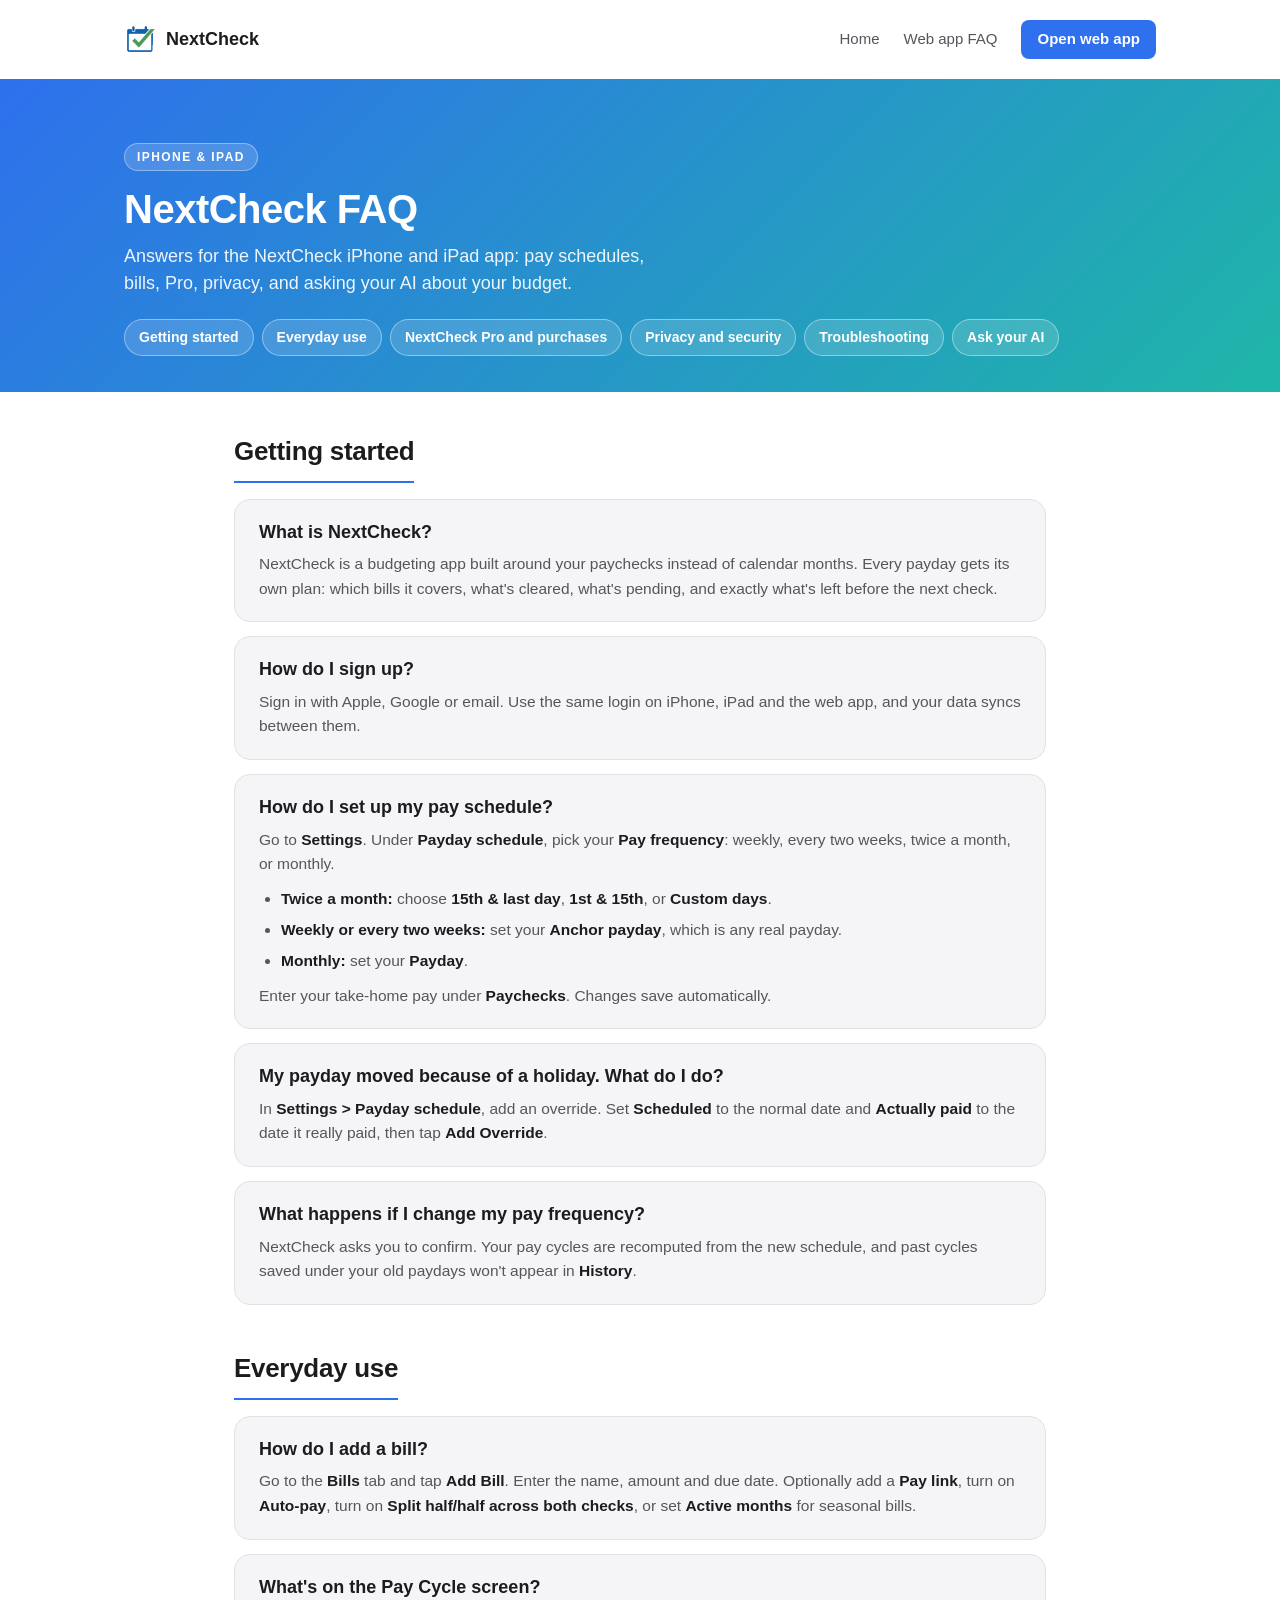
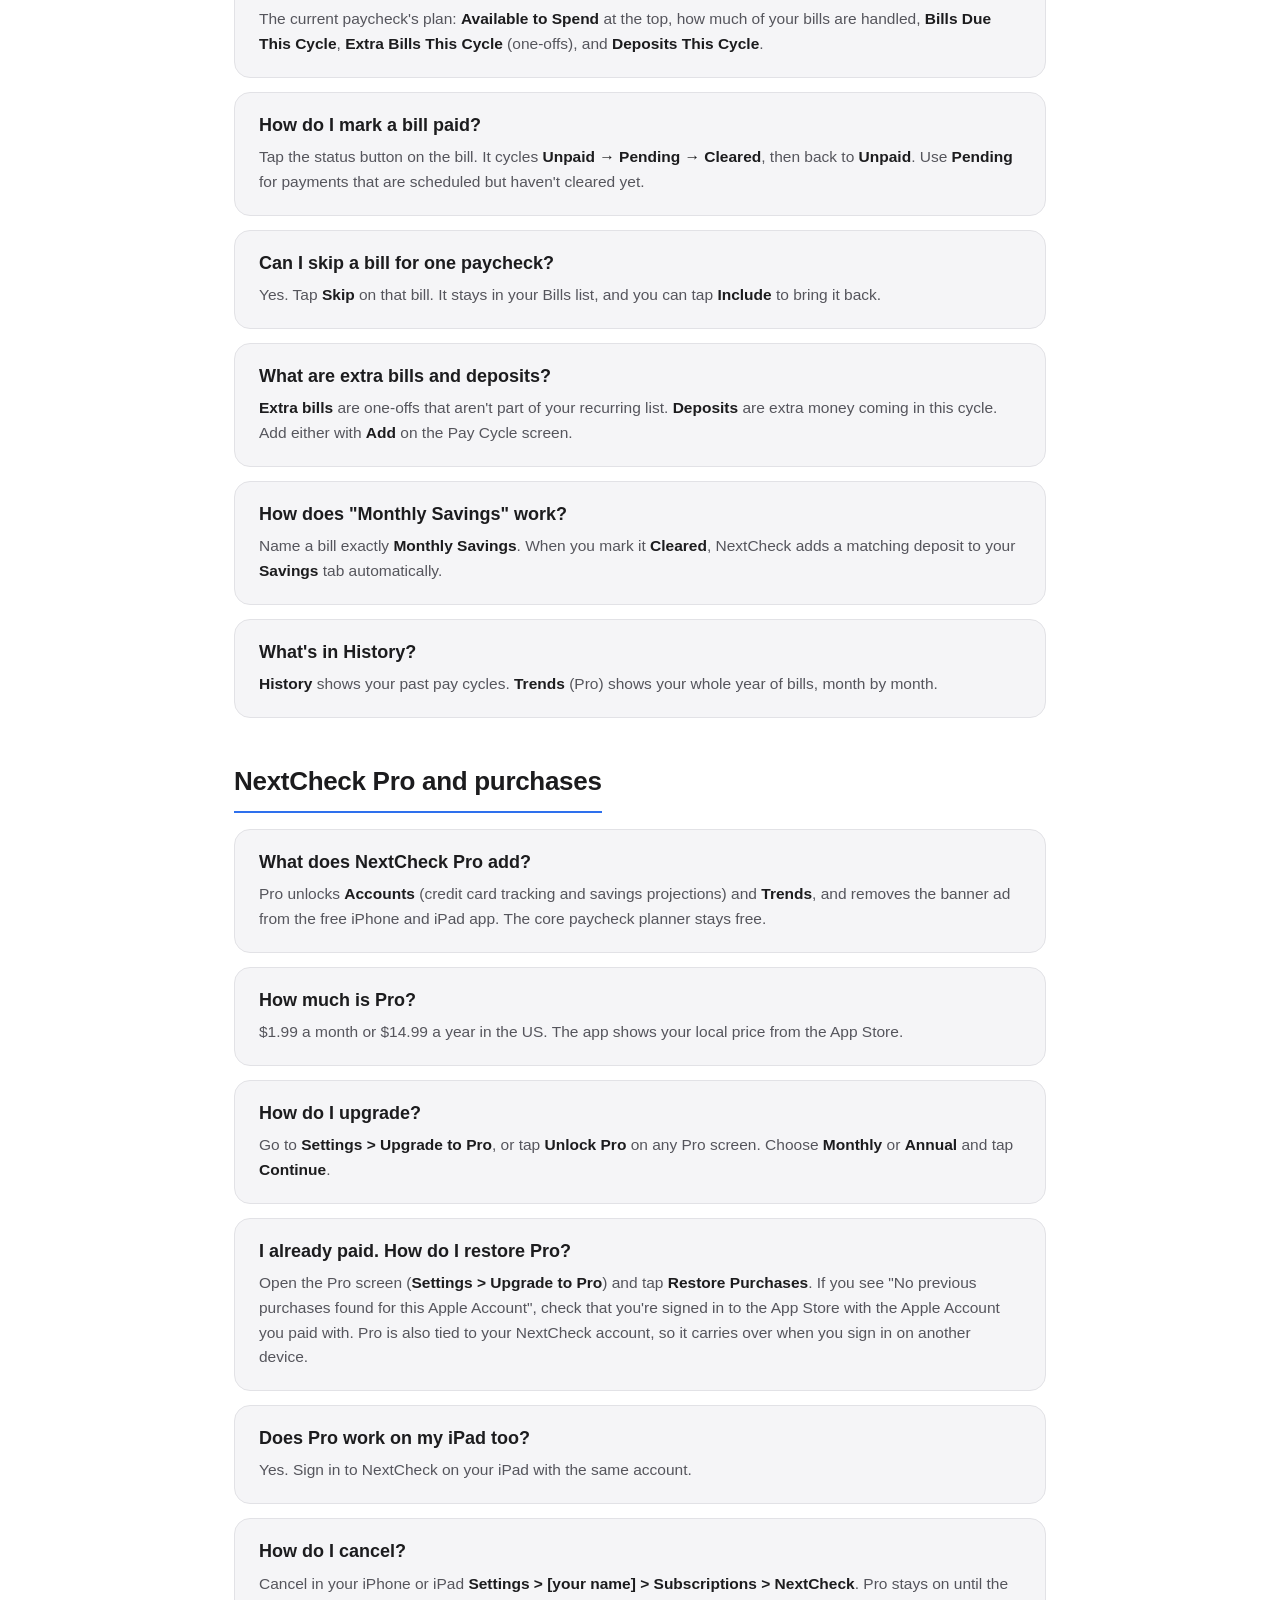
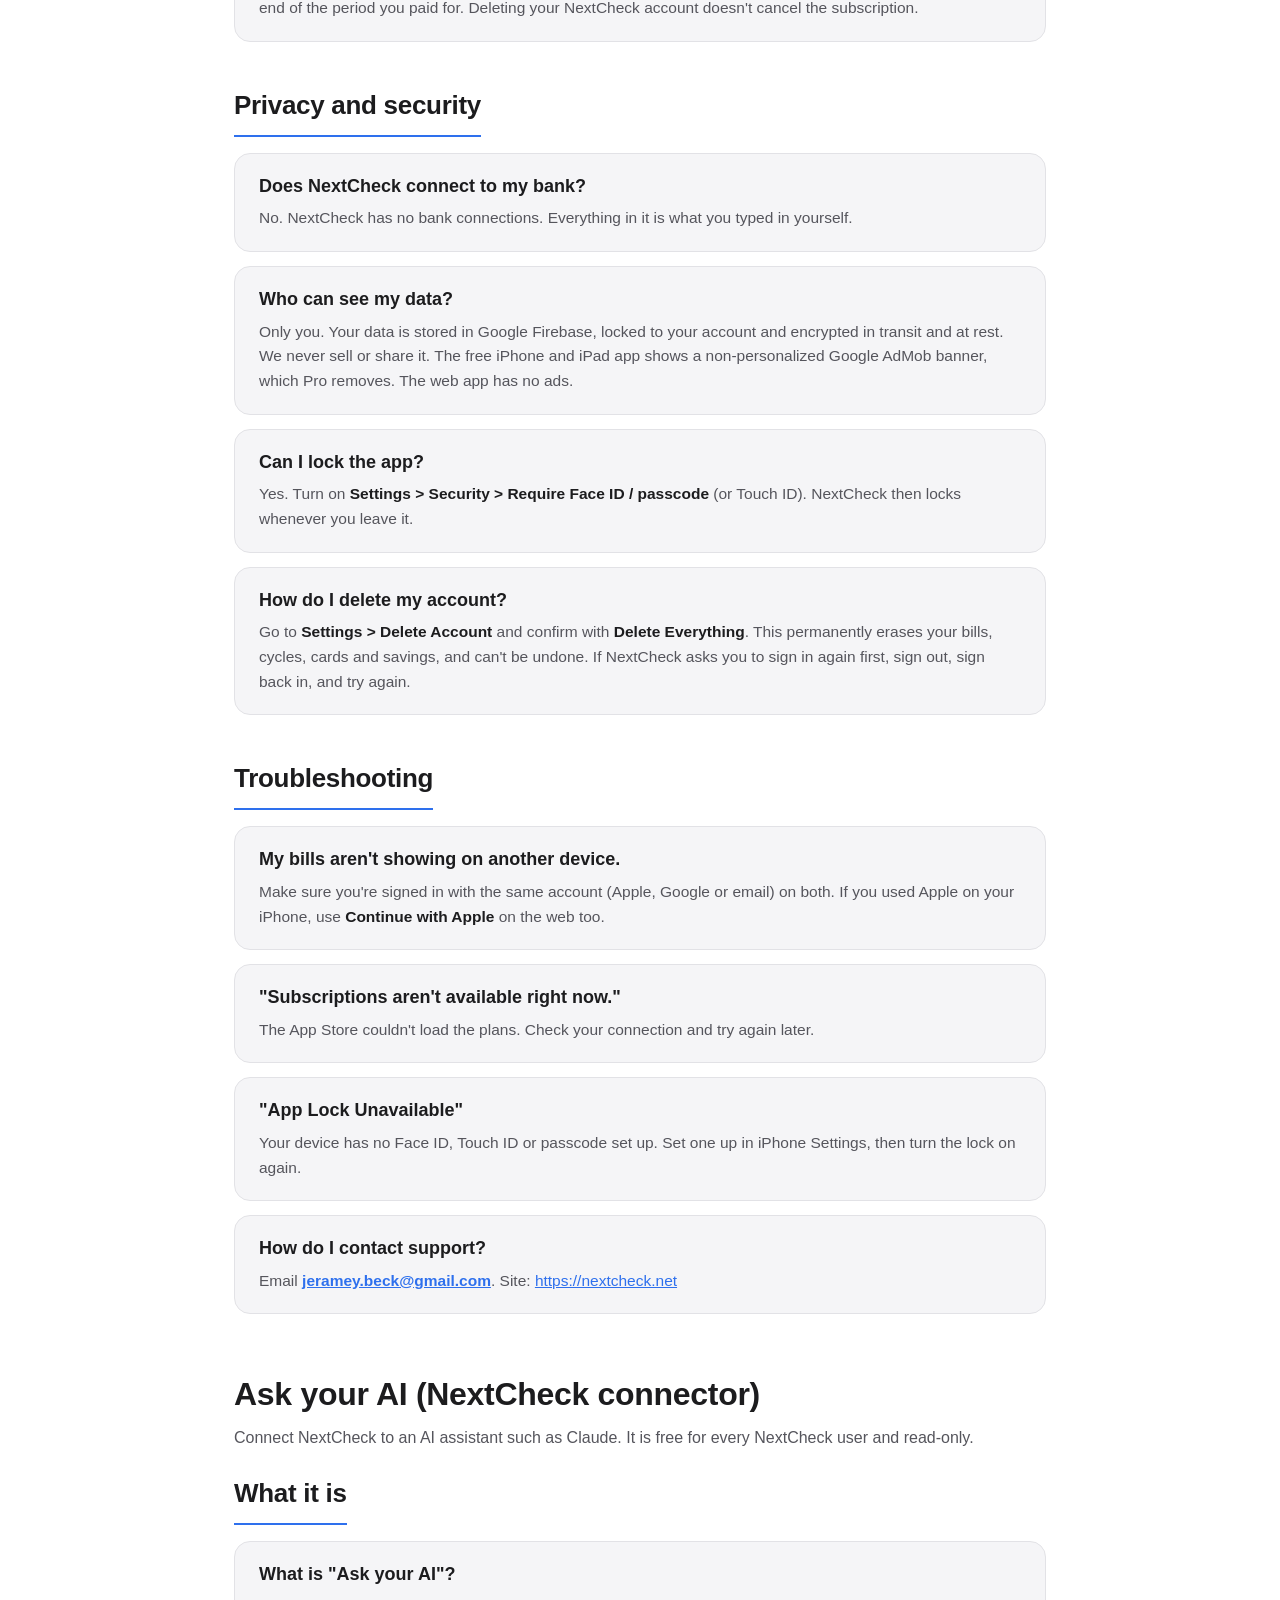
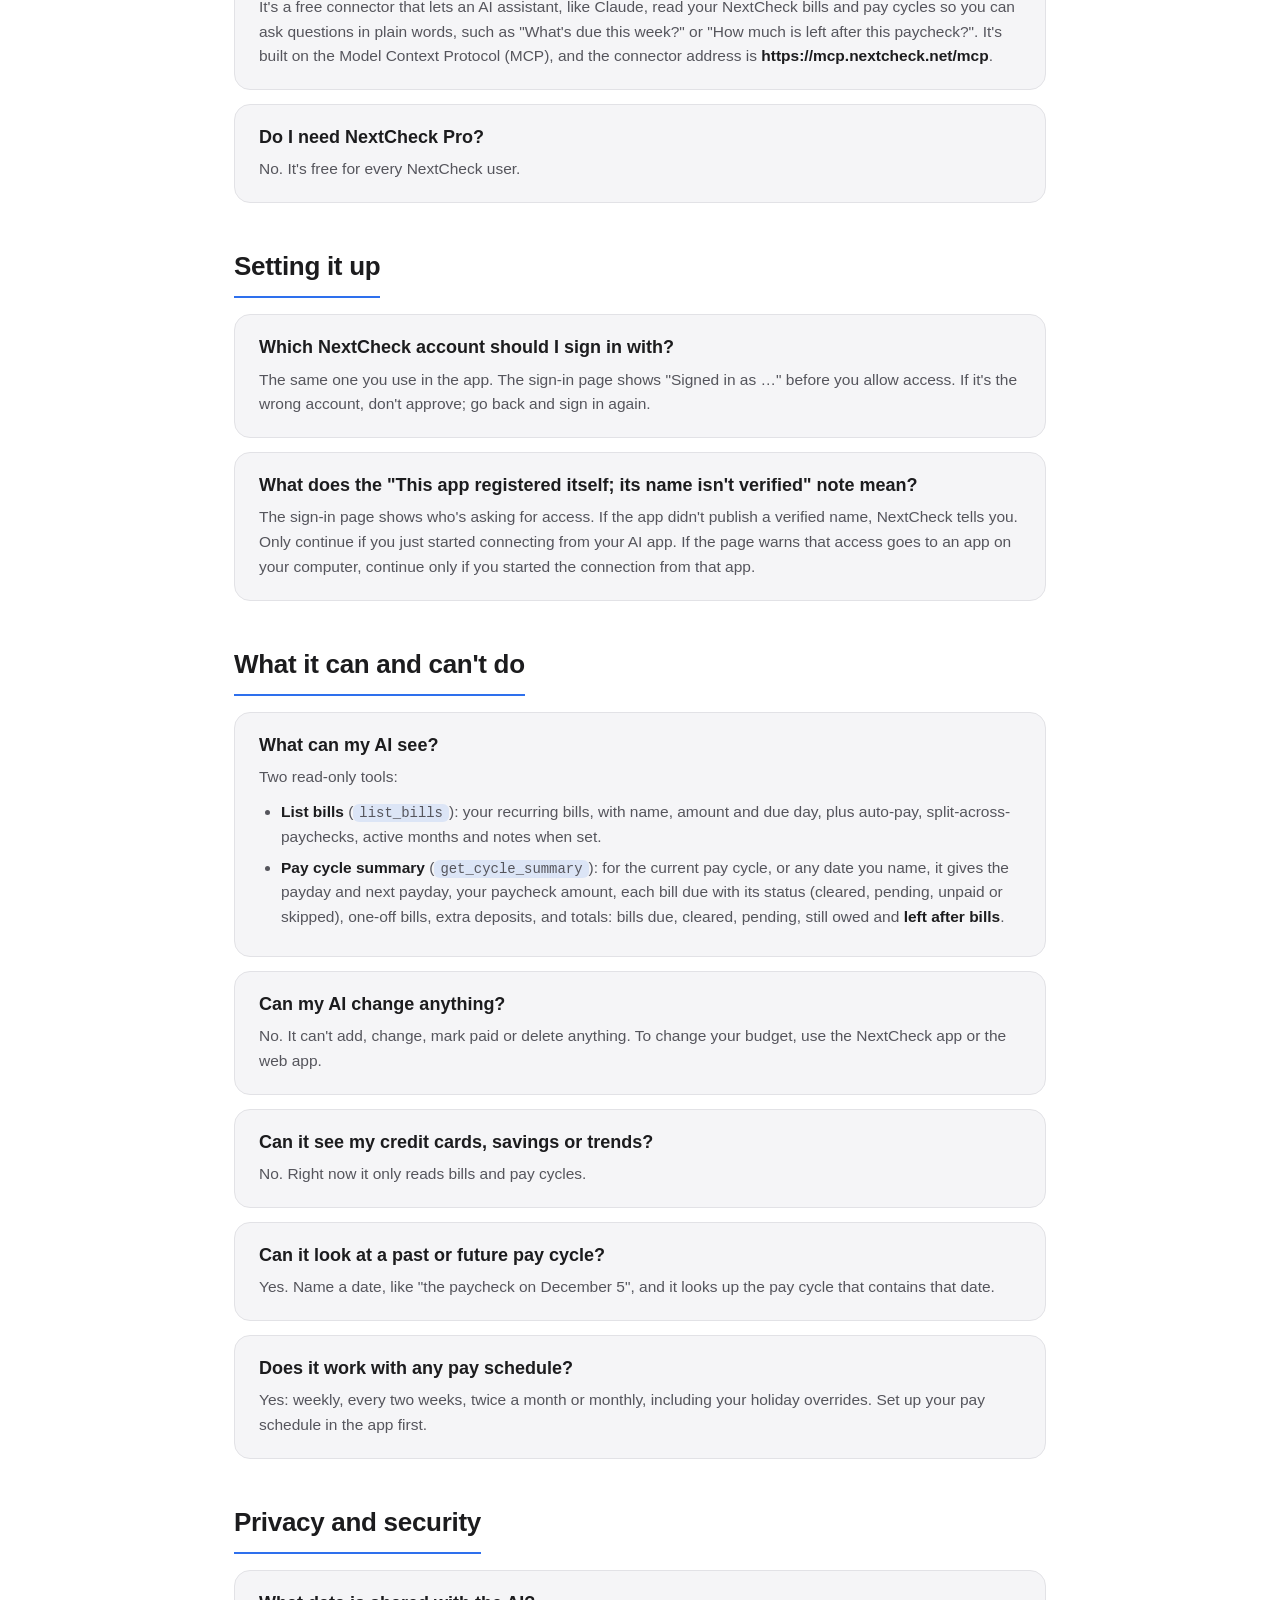
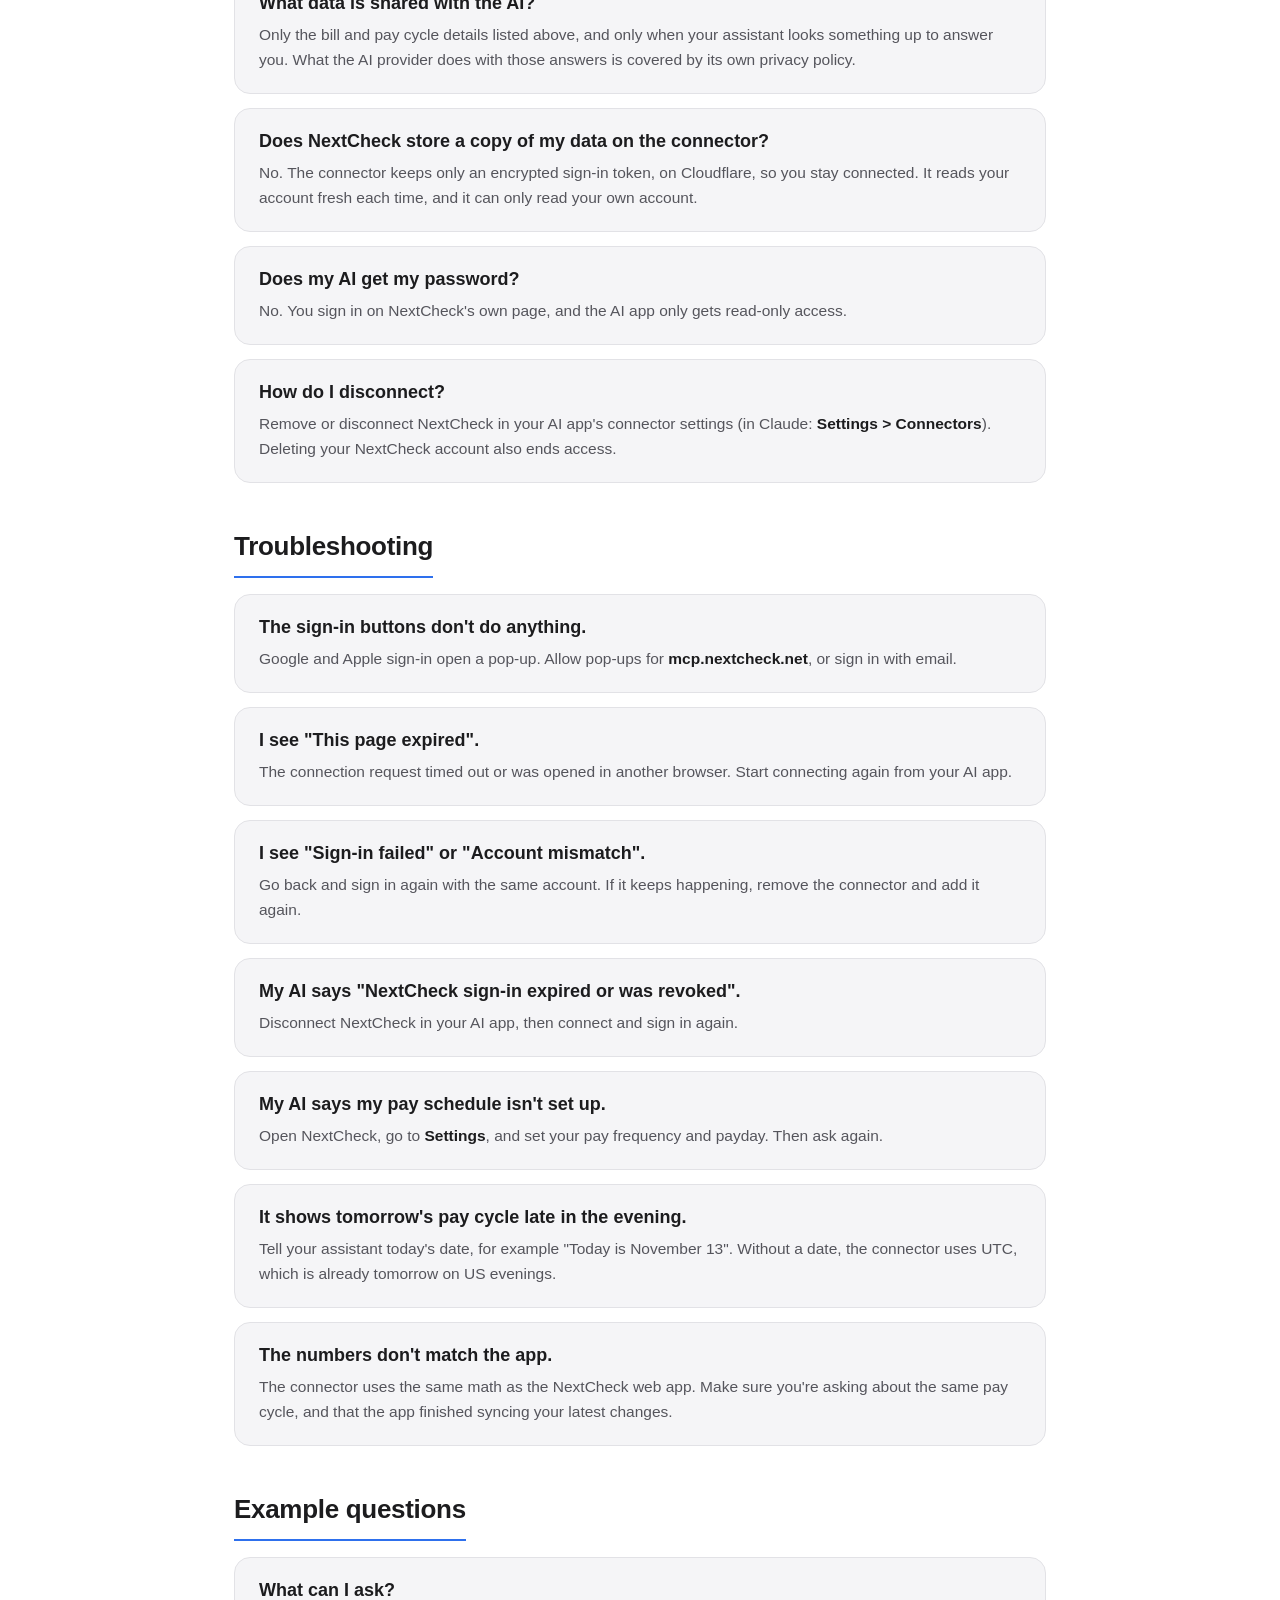
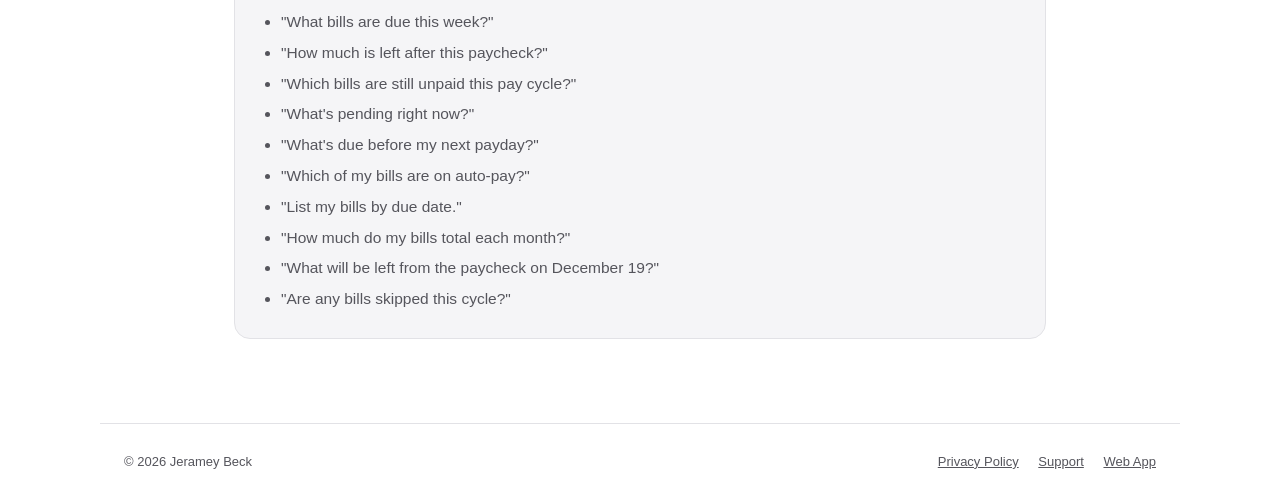
==== commit 92f836d1: "FAQ: remove internal note from support answer, fix support email link" ====
--- a/faq/index.html
+++ b/faq/index.html
@@ -167,8 +167,7 @@
 <p>Your device has no Face ID, Touch ID or passcode set up. Set one up in iPhone Settings, then turn the lock on again.</p>
 </article>
 <article class="faq-item" id="how-do-i-contact-support"><h3>How do I contact support?<a class="anchor" href="#how-do-i-contact-support" aria-label="Link to this question">#</a></h3>
-<p>Email <strong>jeramey.<a href="mailto:beck@gmail.com">beck@gmail.com</a></strong>. Site: <a href="https://nextcheck.net">https://nextcheck.net</a></p>
-<p>&gt; Source of truth: <code>nextcheck-mcp/</code> (Cloudflare Worker at <code>https://mcp.nextcheck.net/mcp</code>, live since 2026-11-04), the "Ask your AI" section on <a href="https://nextcheck.net">https://nextcheck.net</a>, the App Store listing, and the privacy policy section "Connecting an AI assistant". Phase 1 is read-only, free for everyone, and Claude-first.</p>
+<p>Email <strong><a href="mailto:jeramey.beck@gmail.com">jeramey.beck@gmail.com</a></strong>. Site: <a href="https://nextcheck.net">https://nextcheck.net</a></p>
 </article></div>
 <div class="part-title" id="ai"><h2>Ask your AI (NextCheck connector)</h2><p>Connect NextCheck to an AI assistant such as Claude. It is free for every NextCheck user and read-only.</p></div>
 <div class="faq-group" id="ai-what-it-is"><h2>What it is</h2>
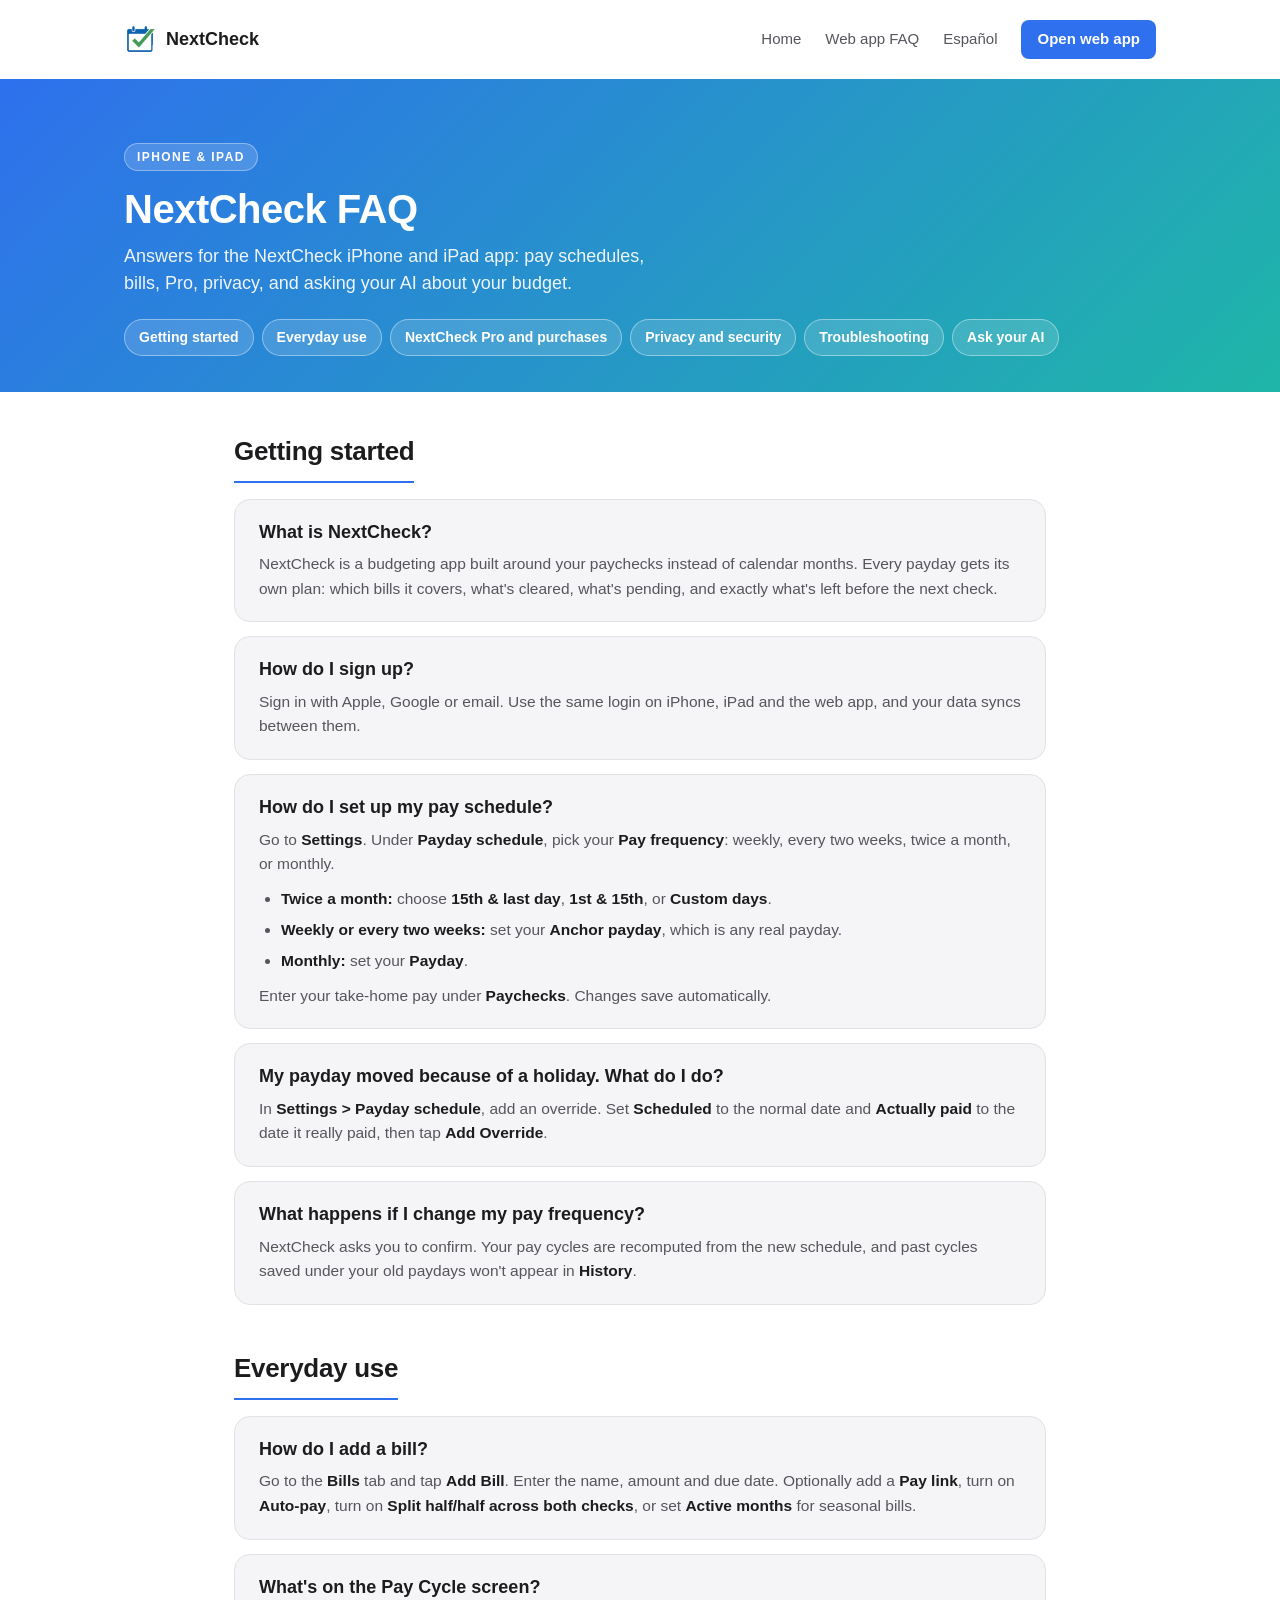
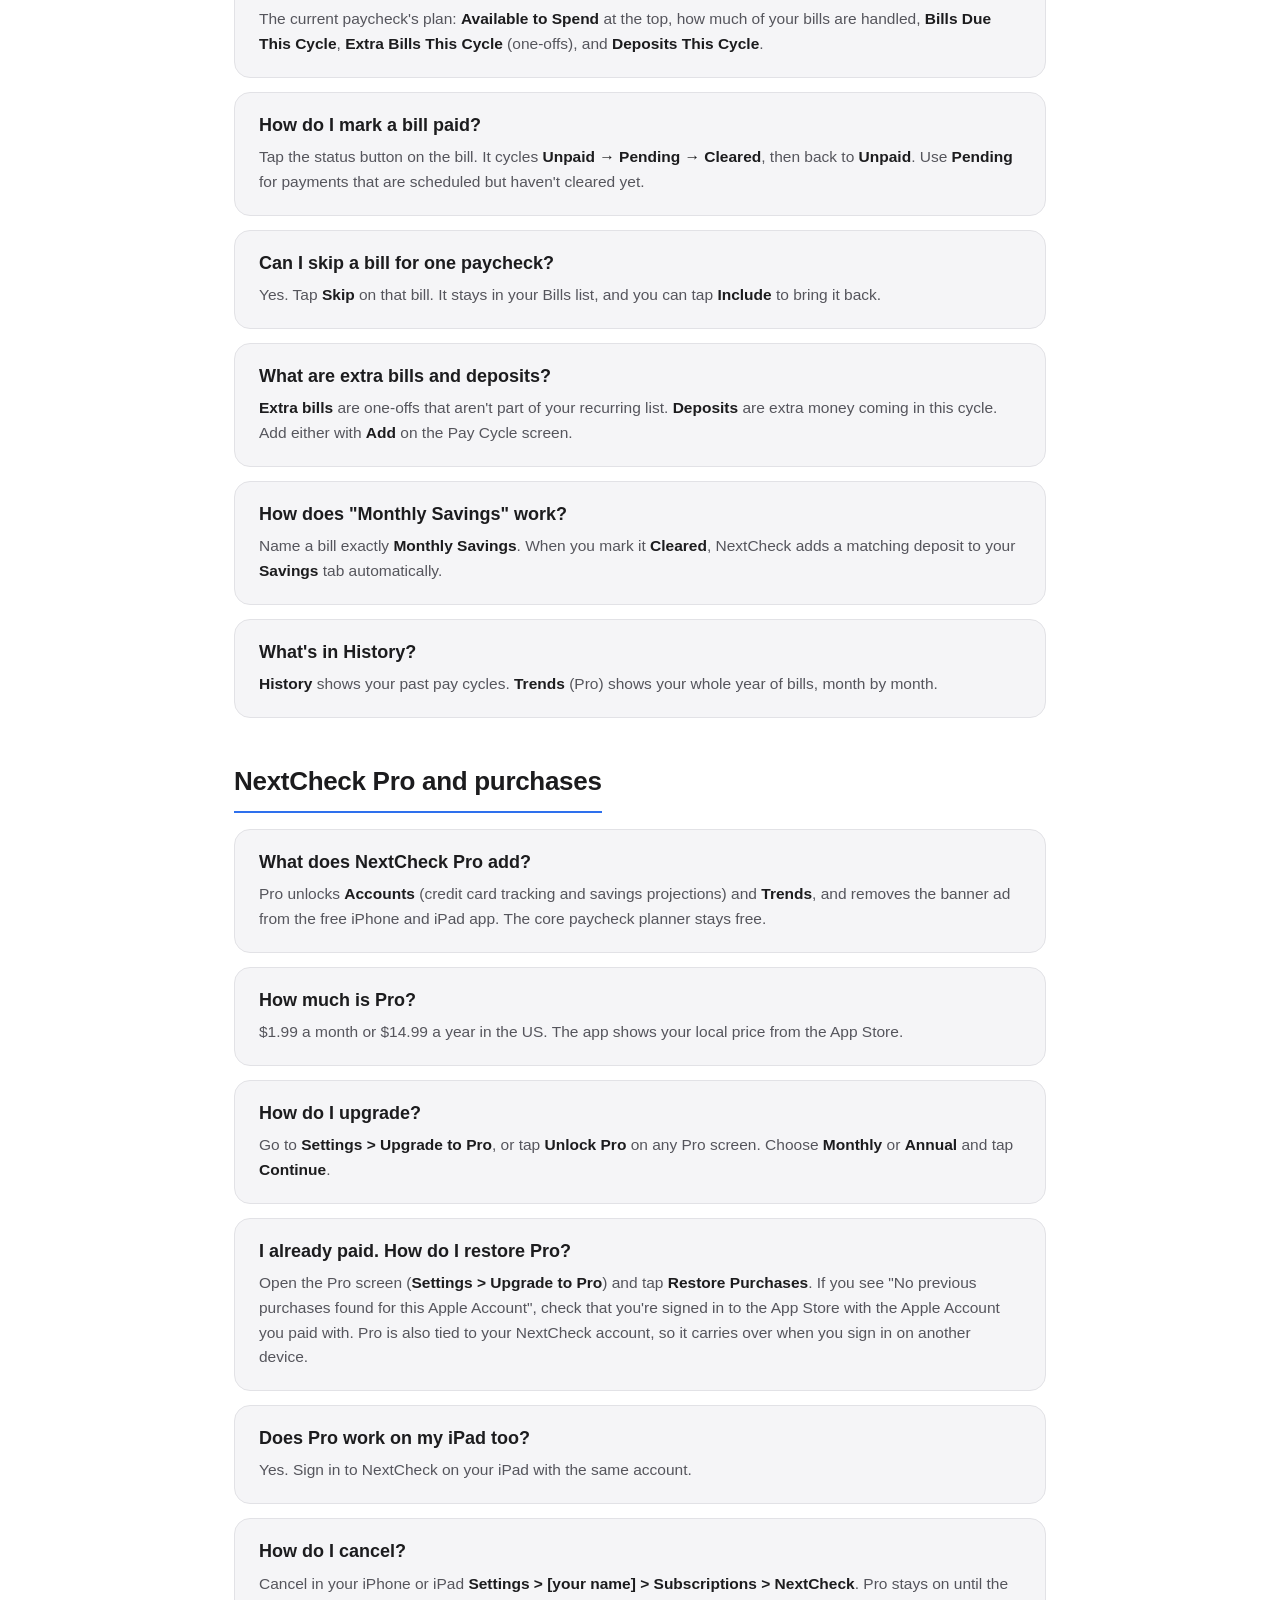
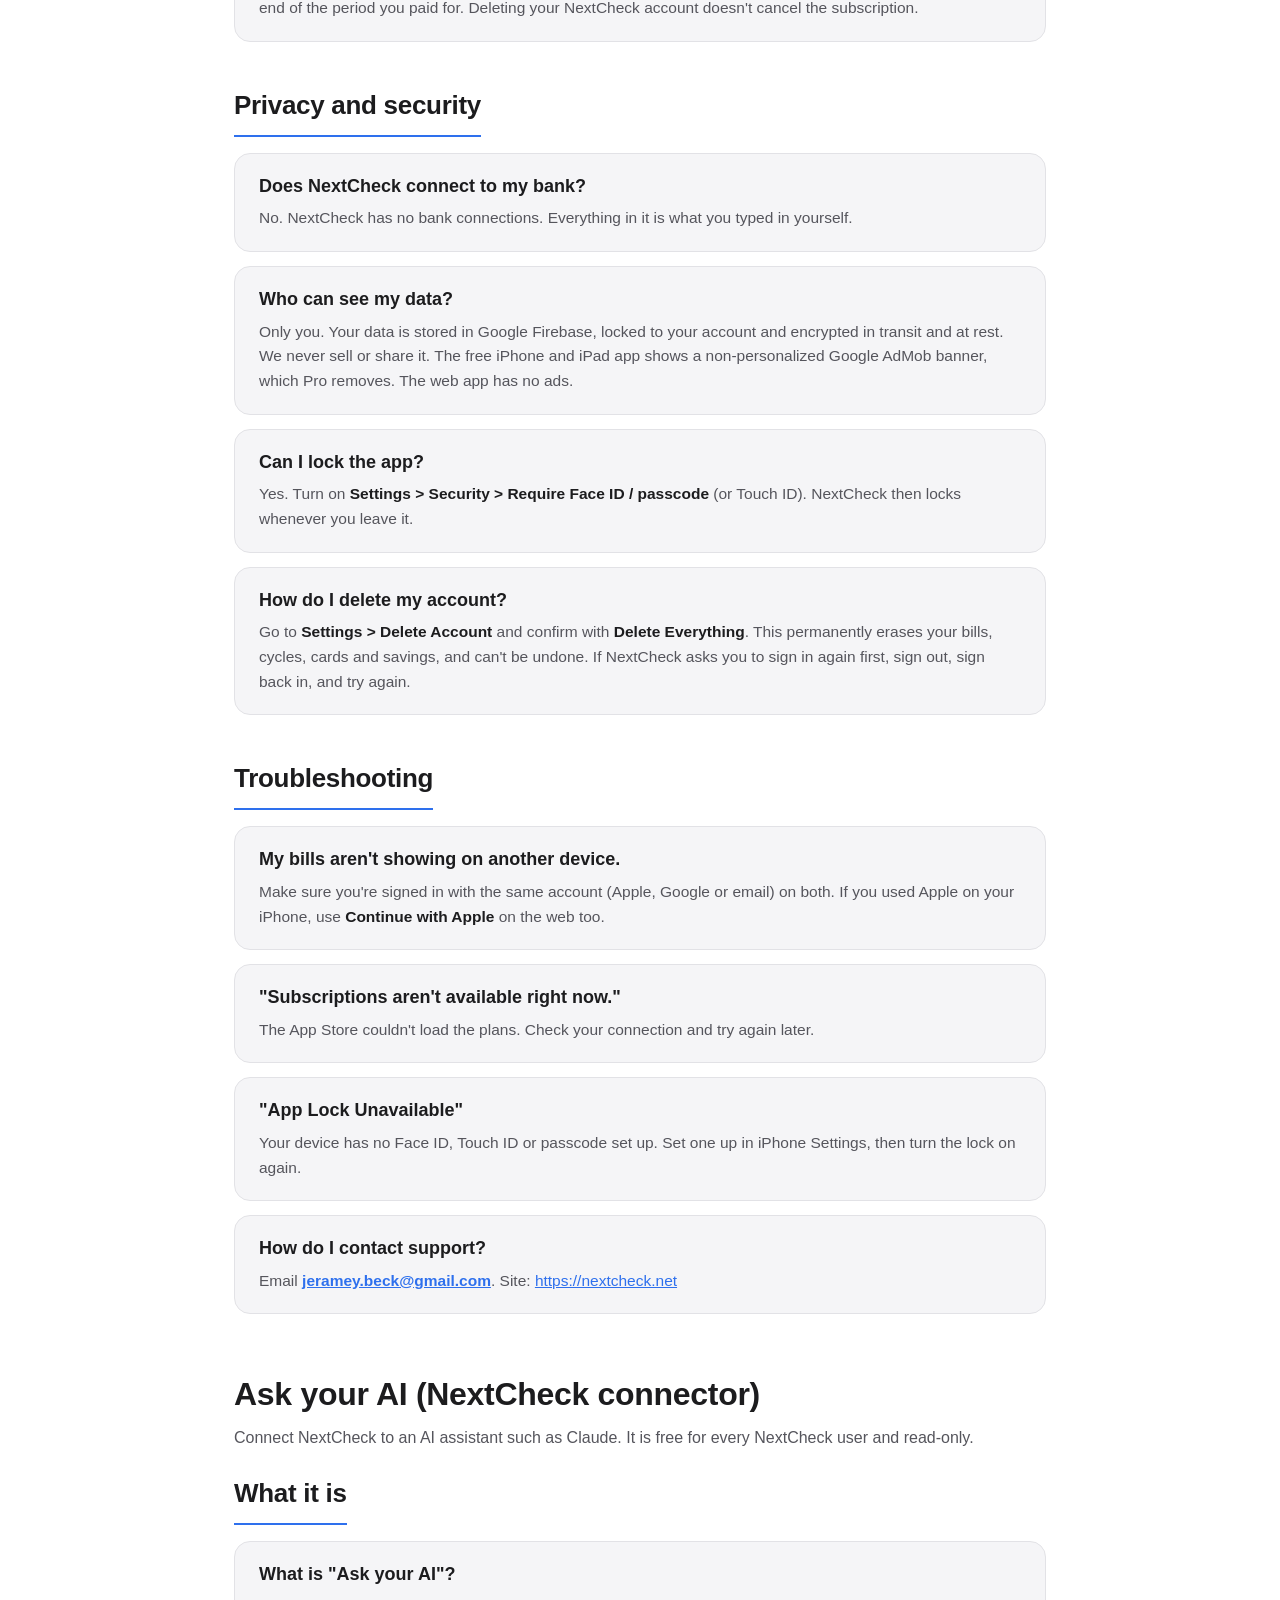
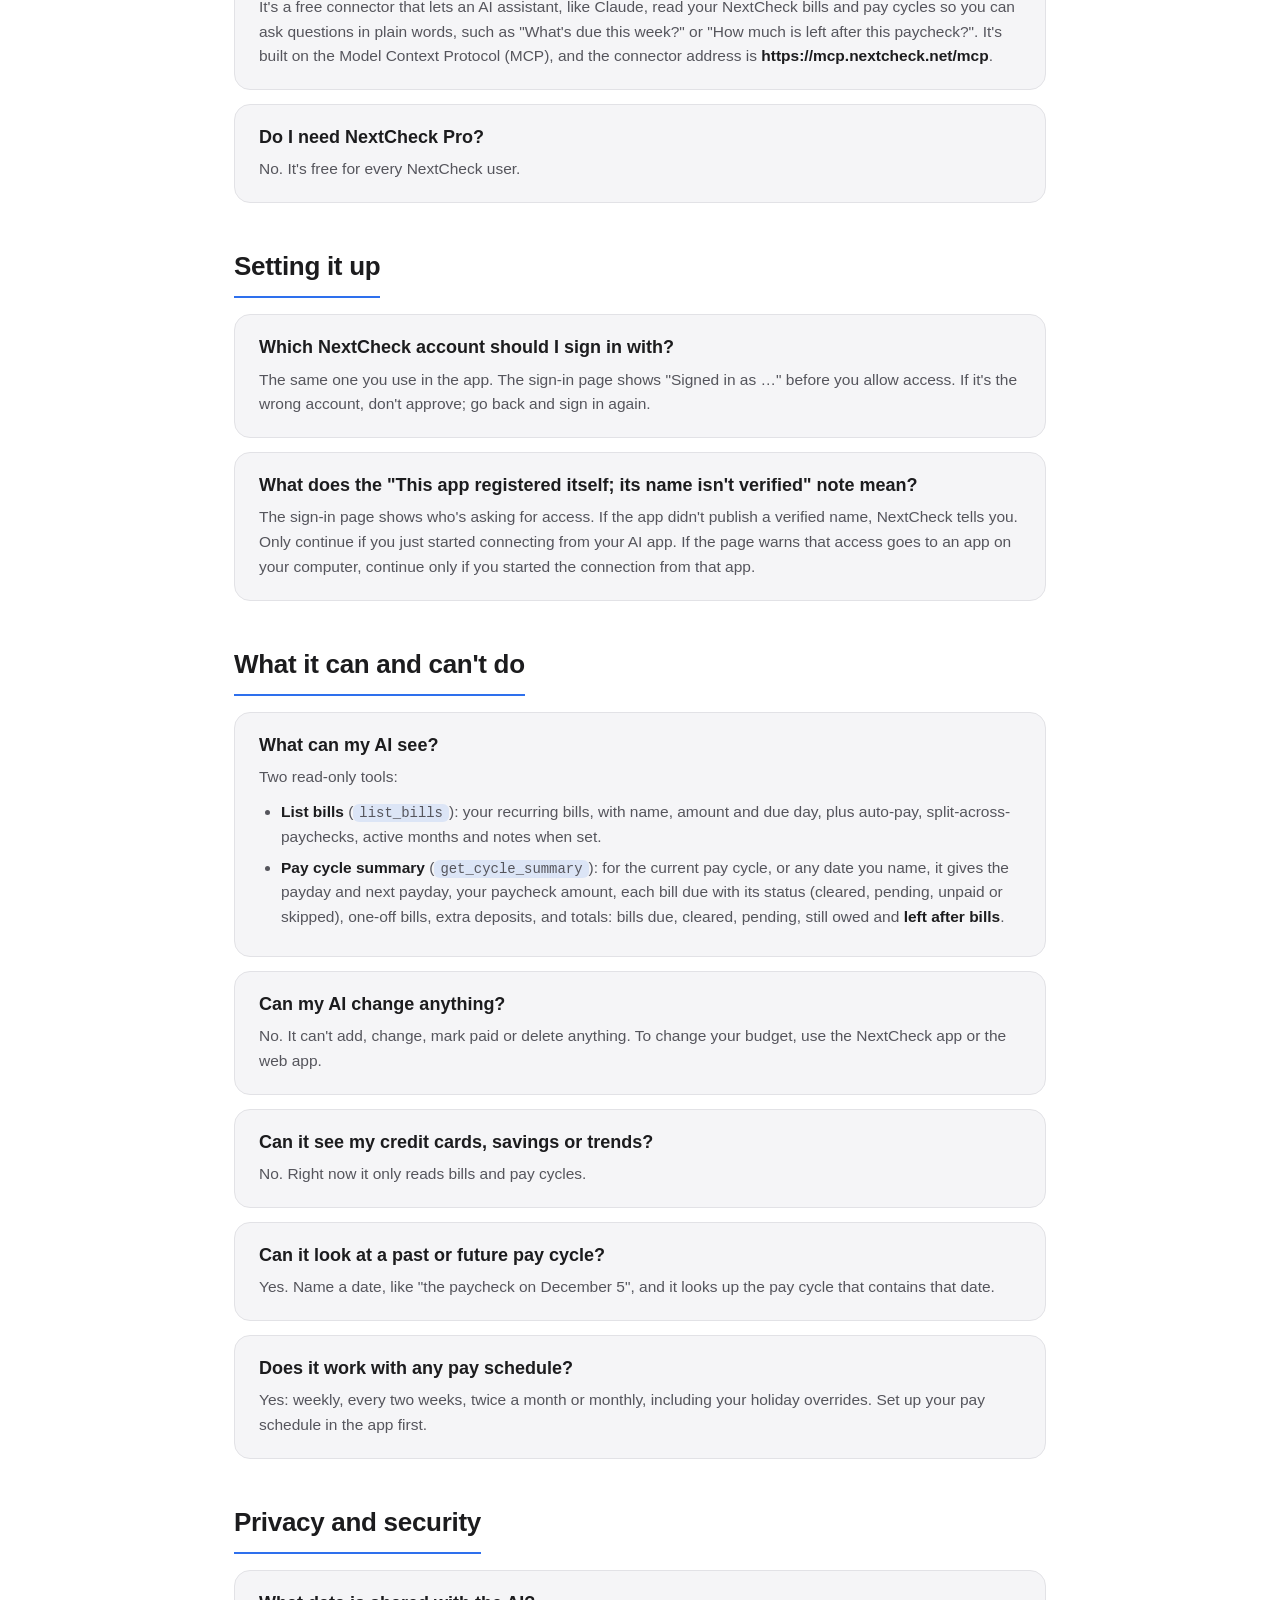
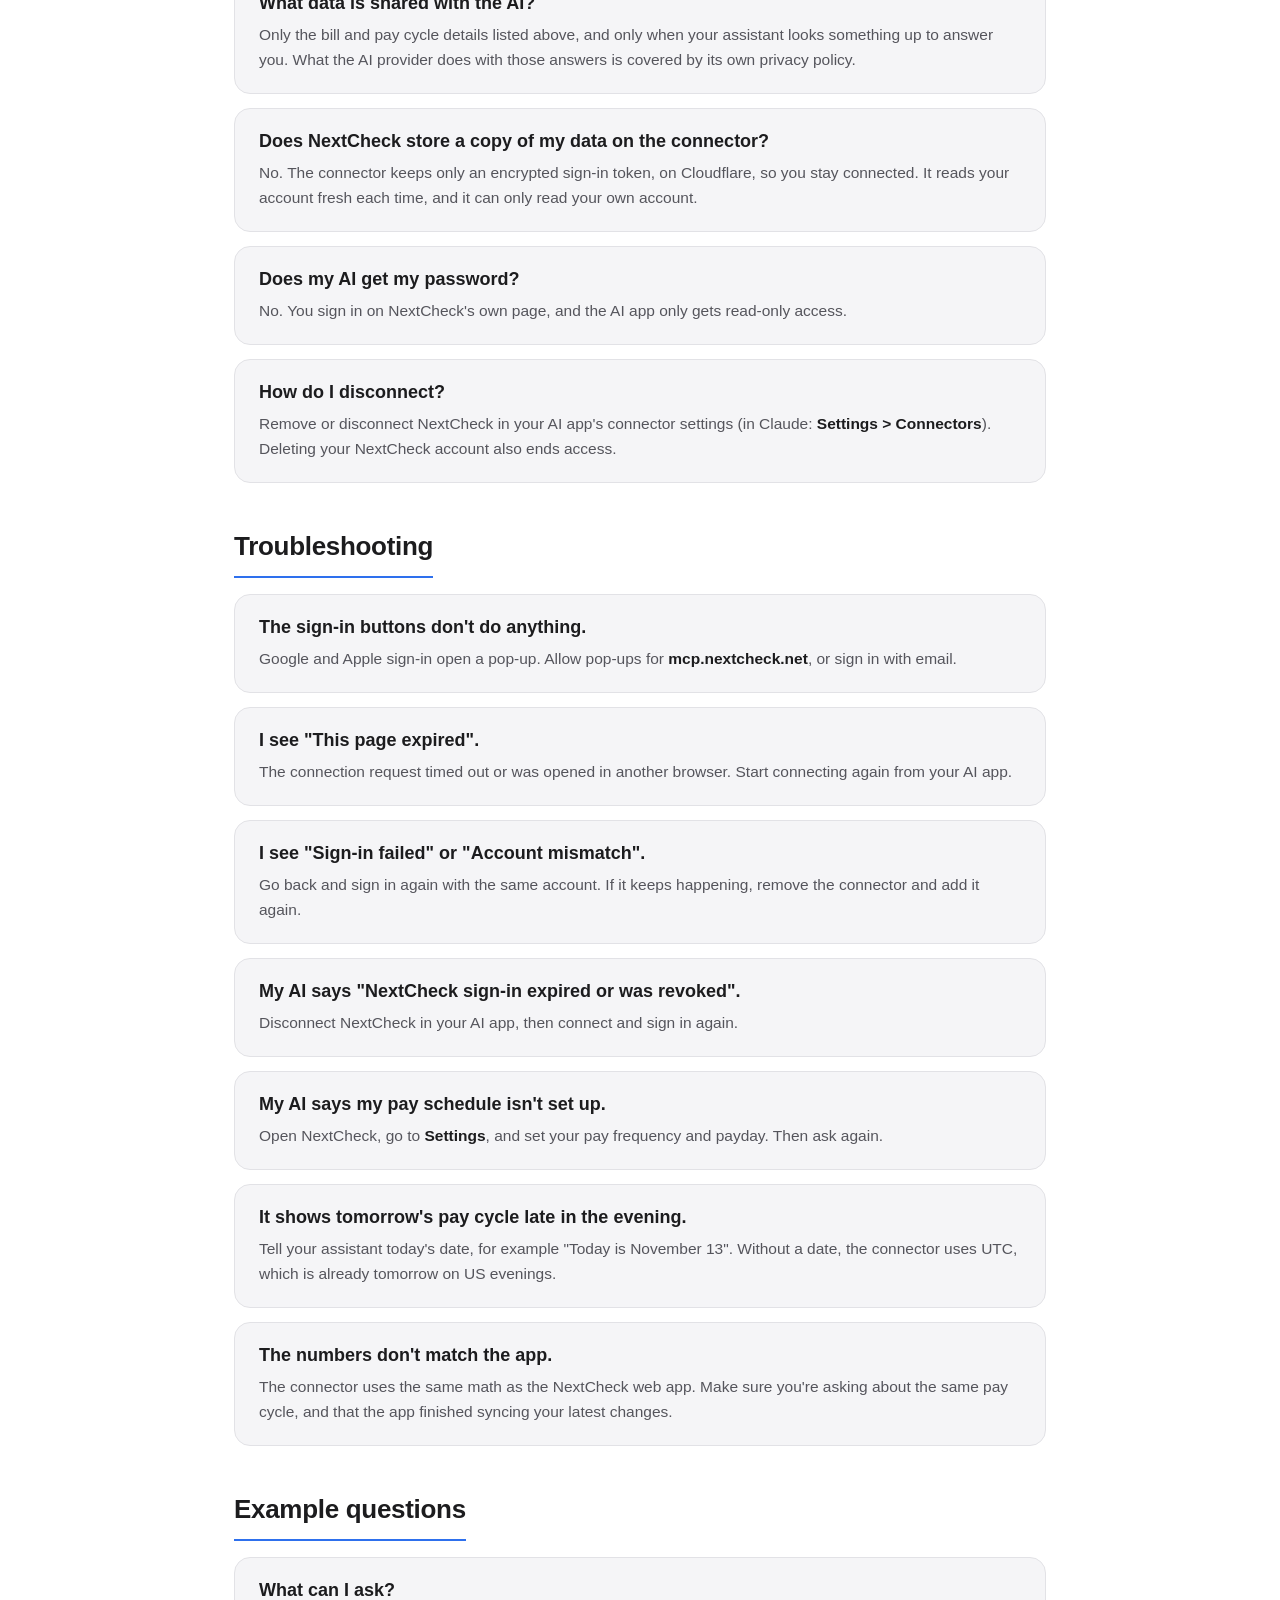
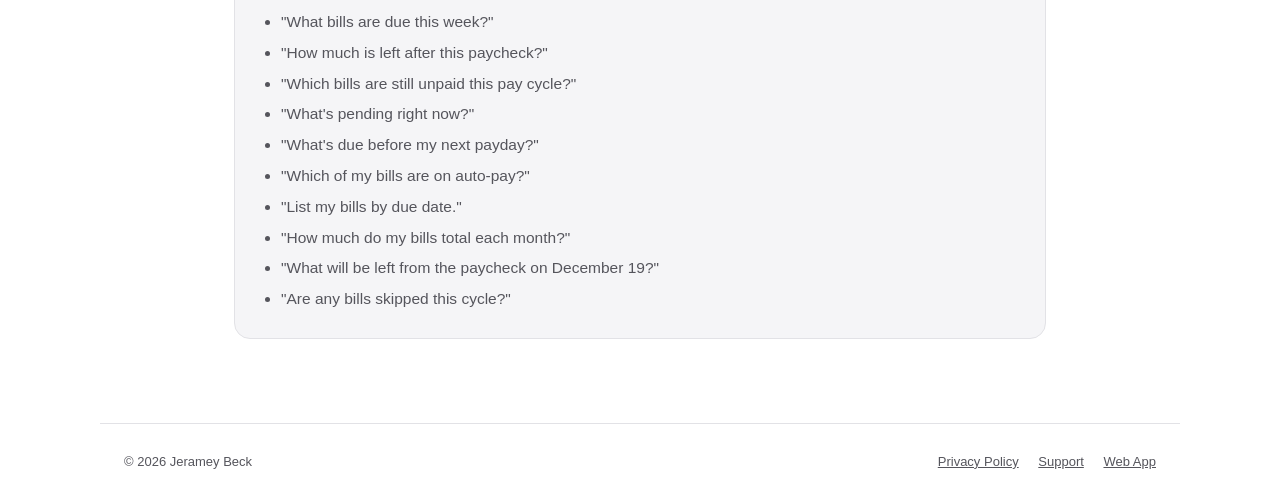
==== commit 34b8620d: "FAQ: add Spanish (es-MX) FAQ pages, EN/ES toggle" ====
--- a/faq/index.html
+++ b/faq/index.html
@@ -6,6 +6,9 @@
   <title>NextCheck for iPhone and iPad FAQ | NextCheck</title>
   <meta name="description" content="Frequently asked questions about NextCheck for iPhone and iPad: pay schedule, bills, NextCheck Pro, privacy, and the Ask your AI connector." />
   <link rel="canonical" href="https://nextcheck.net/faq/" />
+  <link rel="alternate" hreflang="en" href="https://nextcheck.net/faq/" />
+  <link rel="alternate" hreflang="es-MX" href="https://nextcheck.net/es/faq/" />
+  <link rel="alternate" hreflang="x-default" href="https://nextcheck.net/faq/" />
   <meta name="theme-color" content="#2E70ED" />
   <link rel="icon" type="image/png" href="/assets/logo.png" />
   <meta property="og:type" content="website" />
@@ -66,6 +69,7 @@
     <nav class="site-nav">
       <a class="hide-sm" href="/">Home</a>
       <a href="/web-faq/">Web app FAQ</a>
+      <a class="lang" href="/es/faq/" hreflang="es-MX" lang="es-MX">Español</a>
       <a class="nav-cta" href="https://my.nextcheck.net">Open web app</a>
     </nav>
   </header>
@@ -80,6 +84,7 @@
   </div>
 
   <main class="wrap faq-main">
+
 <div class="faq-group" id="getting-started"><h2>Getting started</h2>
 <article class="faq-item" id="what-is-nextcheck"><h3>What is NextCheck?<a class="anchor" href="#what-is-nextcheck" aria-label="Link to this question">#</a></h3>
 <p>NextCheck is a budgeting app built around your paychecks instead of calendar months. Every payday gets its own plan: which bills it covers, what's cleared, what's pending, and exactly what's left before the next check.</p>
@@ -264,6 +269,6 @@
       <a href="https://my.nextcheck.net">Web App</a>
     </div>
   </footer>
-
+  <script>(function(){var a=document.querySelector('a.lang');if(a)a.addEventListener('click',function(){a.hash=location.hash;});})();</script>
 </body>
 </html>
